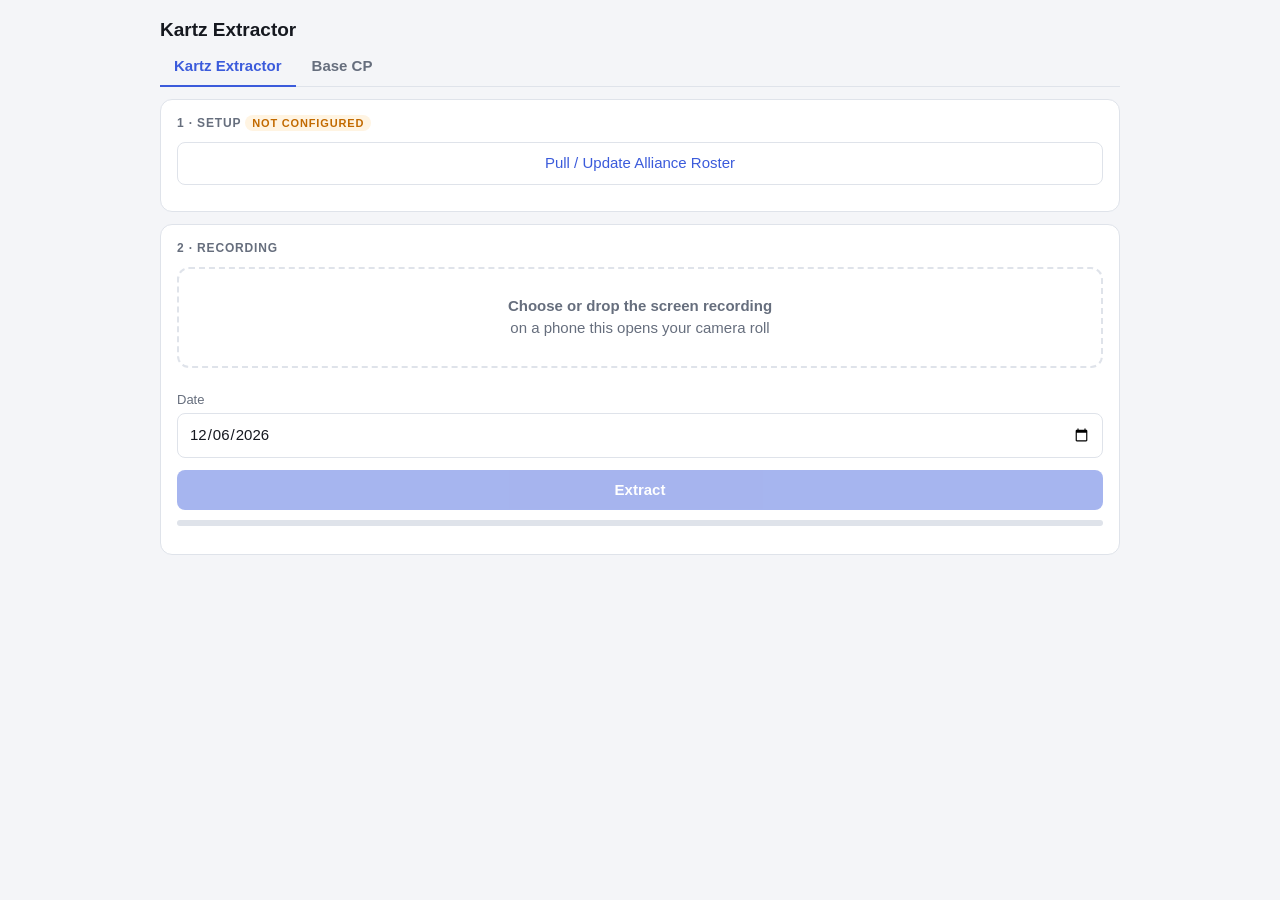
==== index.html @ 52eae145 "Add files via upload" ====
<!doctype html>
<html lang="en">
<head>
<meta charset="utf-8">
<meta name="viewport" content="width=device-width, initial-scale=1, viewport-fit=cover">
<title>Kartz Extractor</title>
<style>
:root{
  --bg:#f4f5f8; --panel:#fff; --ink:#15181f; --muted:#666e7d; --line:#dfe3ea;
  --accent:#3b5bdb; --ok:#2b8a3e; --warn:#c26a00; --bad:#c92a2a;
  --okbg:#e9f7ed; --warnbg:#fff4e2; --badbg:#fdecec;
}
@media (prefers-color-scheme:dark){:root{
  --bg:#12141a; --panel:#1a1d25; --ink:#e8eaef; --muted:#98a0b0; --line:#2b303c;
  --accent:#748ffc; --ok:#69db7c; --warn:#ffc078; --bad:#ff8787;
  --okbg:#17301e; --warnbg:#33270f; --badbg:#361a1a;
}}
*{box-sizing:border-box}
body{margin:0;background:var(--bg);color:var(--ink);
  font:15px/1.5 -apple-system,BlinkMacSystemFont,"Segoe UI",Roboto,sans-serif;
  padding:16px;padding-bottom:64px}
.wrap{max-width:960px;margin:0 auto}
h1{font-size:19px;margin:0 0 2px}
.sub{color:var(--muted);font-size:13px;margin:0 0 18px}
section{background:var(--panel);border:1px solid var(--line);border-radius:12px;
  padding:14px 16px;margin-bottom:12px}
h2{font-size:12px;text-transform:uppercase;letter-spacing:.07em;color:var(--muted);
  margin:0 0 10px;font-weight:600}
label{display:block;font-size:13px;color:var(--muted);margin:10px 0 4px}
input,select,textarea,button{font:inherit;color:var(--ink);background:var(--panel);
  border:1px solid var(--line);border-radius:8px;padding:9px 11px;width:100%}
textarea{font-family:ui-monospace,SFMono-Regular,Menlo,monospace;font-size:12px;resize:vertical}
button{background:var(--accent);color:#fff;border:0;font-weight:600;cursor:pointer}
button:disabled{opacity:.45;cursor:default}
button{transition:transform .06s ease, filter .12s ease, background .12s ease}
button:not(:disabled):active{transform:translateY(1px)}
button:not(.ghost):not(:disabled):active{filter:brightness(.88)}
button.ghost:not(:disabled):active{background:var(--line)}
/* what a finished action looks like, for the second or so it says so */
button.done, button.ghost.done{background:var(--ok);border-color:var(--ok);color:#fff;
  filter:none;transform:none}
button.ghost{background:transparent;color:var(--accent);border:1px solid var(--line);font-weight:500}
.row{display:flex;gap:10px;flex-wrap:wrap}
.row>*{flex:1;min-width:150px}
.drop{border:2px dashed var(--line);border-radius:12px;padding:26px 16px;text-align:center;
  color:var(--muted);cursor:pointer}
.drop.on{border-color:var(--accent);color:var(--accent)}
.bar{height:6px;background:var(--line);border-radius:3px;overflow:hidden;margin-top:10px}
.bar>i{display:block;height:100%;width:0;background:var(--accent);transition:width .15s}
.log{font-family:ui-monospace,Menlo,monospace;font-size:12px;color:var(--muted);
  white-space:pre-wrap;margin-top:8px}
.strip{display:flex;gap:5px;overflow-x:auto;margin-top:10px;padding-bottom:4px}
.strip img{height:88px;border-radius:5px;border:1px solid var(--line);flex:none}
.tablewrap{overflow-x:auto}
table{border-collapse:collapse;width:100%;font-size:13px;min-width:600px}
th{text-align:left;font-size:11px;text-transform:uppercase;letter-spacing:.05em;
  color:var(--muted);padding:6px 8px;border-bottom:1px solid var(--line);white-space:nowrap}
td{padding:5px 8px;border-bottom:1px solid var(--line);vertical-align:middle}
tr.ok td:nth-child(3){color:var(--ok)}
tr.new{background:var(--warnbg)}
.pill{font-size:11px;padding:2px 7px;border-radius:20px;font-weight:600;white-space:nowrap}
.p-ok{background:var(--okbg);color:var(--ok)}
.p-new{background:var(--warnbg);color:var(--warn)}
.p-bad{background:var(--badbg);color:var(--bad)}
.pickbox{padding:5px 8px;font-size:13px;min-width:170px}
.named{color:var(--ok)}
.asdrawn{color:var(--ink)}
.pencil{background:none;border:0;color:var(--muted);cursor:pointer;font-size:13px;
  padding:0 4px;width:auto;line-height:1;opacity:.5}
.pencil:hover{opacity:1;color:var(--accent)}
button.ghost.tickok{color:var(--ok)}
/* Selects inherit width:100% from the base control rule, which made these stretch across a
   column sized for the header rather than for "698S". Sized to their content instead, with a
   floor so the four codes line up, and a ceiling so the one row carrying "z1.Transferred"
   widens a little rather than setting the width for all of them. */
.allipick{width:auto;min-width:88px;max-width:150px;padding:7px 9px}
#tbl tr.drop,#cpTbl tr.drop{opacity:.4}
.menu{position:fixed;z-index:50;background:var(--panel);border:1px solid var(--line);
  border-radius:8px;box-shadow:0 8px 24px rgba(0,0,0,.16);max-height:210px;overflow-y:auto;
  min-width:200px;padding:4px 0}
.menu div{padding:6px 11px;font-size:13px;cursor:pointer;display:flex;
  justify-content:space-between;gap:12px;white-space:nowrap}
.menu div:hover,.menu div.on{background:var(--accent);color:#fff}
.menu div span{opacity:.55;font-size:11px}
.menu .none{color:var(--muted);cursor:default}
.menu .newopt{font-weight:600}
.menu hr{border:0;border-top:1px solid var(--line);margin:4px 0}
td select{padding:4px 6px;font-size:12px;min-width:150px}
.note{font-size:12px;color:var(--muted);margin-top:8px}
.warnbox{background:var(--warnbg);color:var(--warn);border-radius:8px;padding:9px 12px;
  font-size:13px;margin-top:10px}
.okbox{background:var(--okbg);color:var(--ok);border-radius:8px;padding:9px 12px;
  font-size:13px;margin-top:10px}
details summary{cursor:pointer;font-size:13px;color:var(--muted)}
.hide{display:none}
.tabs{display:flex;gap:2px;margin:0 0 12px;border-bottom:1px solid var(--line)}
.tabs .tab{width:auto;background:transparent;color:var(--muted);border-radius:8px 8px 0 0;
  padding:8px 14px;border-bottom:2px solid transparent;margin-bottom:-1px}
.tabs .tab.on{color:var(--accent);border-bottom-color:var(--accent)}
</style>
</head>
<body>
<div class="wrap">
<h1>Kartz Extractor</h1>

<nav class="tabs" role="tablist">
  <button class="tab on" data-tab="kartz" role="tab">Kartz Extractor</button>
  <button class="tab" data-tab="cp" role="tab">Base CP</button>
</nav>

<div id="tab-kartz">
<section>
  <h2>1 &middot; Setup <span id="setupState" class="pill p-new">not configured</span></h2>
  <!-- The roster tab is fixed in the code rather than typed in on every device: everyone pulls
       the same sheet, and a link box only invites a mistyped one. Hand-pasting went with it —
       it existed for when there was no sheet to pull from, and there always is one now. So the
       whole of setup is one list and one button. -->
  <div class="row">
    <button class="ghost" id="pull">Pull / Update Alliance Roster</button>
  </div>
  <p class="note" id="keyNote"></p>
</section>

<section>
  <h2>2 &middot; Recording</h2>
  <div class="drop" id="drop">
    <strong>Choose or drop the screen recording</strong><br>
    <span id="fileName">on a phone this opens your camera roll</span>
  </div>
  <input id="file" type="file" accept="video/*" class="hide">
  <div class="row" style="margin-top:12px">
    <div>
      <label for="datestr">Date</label>
      <input id="datestr" type="date">
    </div>
    <!-- Settled rather than offered. Both of these were controls, and neither was a real
         choice: the reference picture earns its place on every run, and the frame count has
         one sensible answer — as many as the request allowance permits. 96 sample points come
         to 288 images, which the batch sizing still fits into twelve requests, so turning it
         down saves nothing and costs coverage. -->
    <!-- 64. The binding allowance is tokens, not requests: an image costs a flat ~1100 whatever
         its size, so the frame count is the whole budget. 96 frames came to 317,000 against a
         limit of 250,000 a minute and was throttled; 72 came to 246,000, which fits only by
         dribbling the requests out a dozen seconds apart and made every run take a minute. 64
         is about 223,000 and goes in one burst, which is what makes the run quick again. -->
    <input id="sens" type="hidden" value="64">
    <input id="sheetimg" type="checkbox" checked class="hide">
  </div>
  <button id="go" style="margin-top:12px" disabled>Extract</button>
  <div class="bar"><i id="prog"></i></div>
  <div class="log" id="log"></div>
  <div class="strip" id="strip"></div>
</section>

<section id="out" class="hide">
  <h2>3 &middot; Results</h2>
  <div id="verdict"></div>
  <div class="tablewrap"><table id="tbl"></table></div>
  <div class="row" style="margin-top:12px">
    <button id="copy">Copy for sheet</button>
    <button class="ghost" id="csv">Download CSV</button>
    <button class="ghost" id="learn">Remember my fixes</button>
  </div>
</section>
</div>

<!-- Base CP: the alliance member list, read into In-game Name and Base CP. Logic in cp.js. -->
<div id="tab-cp" class="hide">
<section>
  <h2>1 &middot; Setup <span id="cpSetupState" class="pill p-new">not configured</span></h2>
  <div class="row">
    <button class="ghost" id="cpPull">Pull / Update Alliance Roster</button>
  </div>
</section>

<section>
  <h2>2 &middot; Member list recording</h2>
  <div class="drop" id="cpDrop">
    <strong>Choose or drop the screen recording</strong><br>
    <span id="cpFileName">the alliance member list, scrolled from top to bottom</span>
  </div>
  <input id="cpFile" type="file" accept="video/*" class="hide">
  <button id="cpGo" style="margin-top:12px" disabled>Extract</button>
  <div class="bar"><i id="cpProg"></i></div>
  <div class="log" id="cpLog"></div>
  <div class="strip" id="cpStrip"></div>
</section>

<section id="cpOut" class="hide">
  <h2>3 &middot; Results</h2>
  <div id="cpVerdict"></div>
  <div class="tablewrap"><table id="cpTbl"></table></div>
  <div class="row" style="margin-top:12px">
    <button id="cpCopy">Copy for sheet</button>
    <button class="ghost" id="cpCsv">Download CSV</button>
    <button class="ghost" id="cpLearn">Remember my fixes</button>
  </div>
</section>
</div>
</div>

<script>
const $ = id => document.getElementById(id);
// One configuration. The model call goes to /api on this deployment, where the Worker
// holds the Ollama Cloud key — nothing about the model or credentials is exposed here.
// Shown on the page. Several people run this from their own phones and a browser can sit on
// an open tab for days, so "it is still happening" and "it is fixed" are easy to say about
// different builds. Bump it with any change worth telling apart from the one before.
const BUILD = '2026-09-28-ollama';
const MODEL = 'gemma4:31b-cloud';
const FALLBACKS = [];        // one model, deliberately: a run either works or says why
// This copy may be served from GitHub Pages, so its requests are
// cross-origin and need the Worker's own address. On the workers.dev deployment of the same
// file the page and the API share an origin and the relative path is right.
const API_BASE = location.hostname.endsWith('.workers.dev')
  ? '/api'
  : 'https://data-collection.jk06nm04.workers.dev/api';
// The allowance is fifteen REQUESTS a minute and it does not care what they carry: sixteen
// images in one request costs the same one-fifteenth as four images would. So the number of
// images per request is derived from the work rather than fixed, sized so that the whole run
// fits inside a single minute's allowance however the frame slider is set. A fixed size could
// not do that — at eight per request the tripled image count came to twenty-four requests,
// which overran the limit and left the run stalled in ninety-second retries for four minutes.
//
// The floor stops a short run from sending near-empty requests; the ceiling stops one huge
// request from putting the whole run on a single throw, since a failure costs everything in it.
// Six rather than twelve. The roster prompt is resent with every request — 5,800 tokens of
// it, because names in exotic scripts tokenise at about 2.3 characters to the token — so
// halving the requests halves that duplication and returns some 35,000 tokens a run.
// Six. Four was tried, to save the roster prompt that rides along with every request, and it
// was a bad trade: 47 images to a request instead of 31 dropped the match rate from 91 of 129
// to 67, for about 14,000 tokens. The model attends to a long batch worse than a short one,
// and the tokens saved are not worth the reading lost.
//
// All of that was sizing for Gemini's allowance. On Ollama Cloud's free tier the binding limit is
// how many requests it will run at once: six requests of ~32 images left together, most sat in
// Ollama's queue ("stuck at batch 2 of 6") and the rest came back 429 and were waited out. So the
// batch is now a fixed twelve images — a short batch is also read more carefully, as the note
// above found — and at most PARALLEL of them are in flight at a time (see inTurn below).
const BATCH = 12, PARALLEL = 2;
const batchSize = () => BATCH;

/* ---------------- persistence ---------------- */
// The one tab everybody pulls from. It was a text box on every device, which is a per-person
// chance to paste the wrong link for something that has only ever had one right answer.
const ROSTER_SHEET =
  'https://docs.google.com/spreadsheets/d/1aXTc9v4jHtB5Ma598R3Qfij-vsMlDhXho9bP_m2M5kE/edit?gid=767166123';
// The four alliances the sheet is actually organised around. Anything else in its Alliance
// column — z3.?, z1.Transferred, a stray 698E — is a candidate for filtering out.
const MAIN_ALLIANCES = ['698W', '698S', '698N', '698C'];

const store = {
  get: k => { try { return JSON.parse(localStorage.getItem('kartz.' + k)); } catch { return null; } },
  set: (k, v) => localStorage.setItem('kartz.' + k, JSON.stringify(v)),
};

function loadSetup() {
  rosterCache        = store.get('roster')   || null;
  // A roster cached by an earlier version was stored already split. Put it back together, so
  // the filter can be changed without pulling again.
  if (rosterCache && !rosterCache.all)
    rosterCache = { all: [...(rosterCache.active || []), ...(rosterCache.skipped || [])] };
  $('datestr').value = store.get('datestr')  || new Date().toLocaleDateString('en-CA');
  refreshRosterList(); refreshState();
}
function refreshState() {
  const names = currentRoster().length;
  // one badge per tab, both saying the same thing about the one roster
  for (const el of [$('setupState'), $('cpSetupState')].filter(Boolean)) {
    el.className = 'pill ' + (names ? 'p-ok' : 'p-new');
    el.textContent = names ? `${names} roster names` : 'not configured';
  }
  $('go').disabled = !(names && videoFile);
  // cp.js loads after this script, so its file may not exist yet on the first call
  if ($('cpGo')) $('cpGo').disabled = !(names && typeof cpFile !== 'undefined' && cpFile);
}

// Both tabs have a Pull button, for the one roster; each reports in its own tab's log.
$('pull').onclick = () => pullNow($('pull'), 'log');
async function pullNow(btn, logTo) {
  const logWas = logEl; logEl = logTo;
  btn.disabled = true;
  const was = btn.textContent; btn.textContent = 'Pulling…';
  let ok = false;
  try {
    rosterCache = await pullRoster(ROSTER_SHEET);
    store.set('roster', rosterCache);            // cached so a later run works offline
    log(`roster: ${rosterCache.all.length} names`);
    ok = true;
  } catch (e) { log('✗ ' + e.message); }
  btn.textContent = was; btn.disabled = false;
  logEl = logWas;
  if (ok) {
    store.set('datestr', $('datestr').value);   // the only other thing setup ever saved
    flash(btn, `${rosterCache.all.length} rows ✓`);
  }
  refreshState();
}

/* ---------------- roster ---------------- */
// Google serves any link-readable sheet as CSV from /export, with permissive CORS, so the
// page can read the live roster itself. Pasting was per-person busywork that also went
// stale the moment someone was added; this cannot drift.
function sheetCsvUrl(link) {
  const id = (link.match(/\/spreadsheets\/d\/([a-zA-Z0-9-_]+)/) || [])[1];
  if (!id) throw new Error('That does not look like a Google Sheets link.');
  const gid = (link.match(/[#&?]gid=(\d+)/) || [])[1] || '0';
  return `https://docs.google.com/spreadsheets/d/${id}/export?format=csv&gid=${gid}`;
}
// Minimal RFC4180 reader — roster names legitimately contain commas and newlines.
function parseCsv(text) {
  const rows = [[]]; let cell = '', q = false;
  for (let i = 0; i < text.length; i++) {
    const c = text[i];
    if (q) {
      if (c === '"' && text[i+1] === '"') { cell += '"'; i++; }
      else if (c === '"') q = false;
      else cell += c;
    } else if (c === '"') q = true;
    else if (c === ',') { rows[rows.length-1].push(cell); cell = ''; }
    else if (c === '\n') { rows[rows.length-1].push(cell); cell = ''; rows.push([]); }
    else if (c !== '\r') cell += c;
  }
  rows[rows.length-1].push(cell);
  return rows.filter(r => r.some(x => x.trim()));
}
async function pullRoster(link) {
  const r = await fetch(sheetCsvUrl(link));
  if (!r.ok) throw new Error(r.status === 401 || r.status === 403
    ? 'The sheet is not readable by link. In Google Sheets: Share → General access → Anyone with the link → Viewer.'
    : 'Could not read the sheet (' + r.status + ').');
  const text = await r.text();
  if (/^\s*<(!doctype|html)/i.test(text)) throw new Error('Google returned a sign-in page — the sheet is not link-readable.');
  const rows = parseCsv(text);
  const all = rows.map(c => ({ search: (c[0]||'').trim(), ingame: (c[1]||c[0]||'').trim(),
                               alliance: (c[2]||'').trim() }))
                  .filter(r => r.search && !/^search\s*name/i.test(r.search));
  if (!all.length) throw new Error('No roster rows found in that tab.');
  // Every row is kept, and the filter is applied when the roster is read rather than baked in
  // here. Splitting at pull time meant changing the filter did nothing until you pulled again,
  // and the count on the badge stayed where it was.
  return { all };
}
// Nothing is filtered out any more. Every player in the sheet is a candidate, including the
// ones parked in z3.? or z1.Transferred: they are on the roster, and a row in the recording
// that matches one of them is better recognised than left as a stranger. The alliance column
// is still read, because the results table shows it.
const skippedRoster = () => [];

/* ---------------- matching ---------------- */
let rosterCache = null;            // { all }
// Narrowing to the alliance being recorded cuts the candidate list from a few hundred to
// well under two, which both shortens the prompt and removes the chance of a name being
// matched to a player from an alliance that was never in this event.
// One roster, never narrowed. Filtering by alliance was tried and removed: a Kartz list
// mixes alliances, and restricting one 148-player recording to 698W dropped 27 players who
// were plainly correct, taking the match rate from 95% to 76%.
function currentRoster() {
  const all = rosterCache && rosterCache.all;
  // Nothing to fall back on now the hand-pasted box has gone: until the sheet is pulled there
  // is simply nothing to match against, and the badge says as much.
  return (all && all.length) ? all : [];
}
const fullRoster = currentRoster;
// Generated from Unicode's own character names: every codepoint whose name says which
// Latin letter or digit it is, and that NFKD does not already resolve. That covers the
// enclosed, squared, struck-through and small-capital forms players decorate names with —
// "\u{1F157}\u{1F150}\u{1F15D}\u{1F162}" is four NEGATIVE CIRCLED LATIN CAPITAL LETTERs spelling HANS, and
// Unicode says so. Two parallel strings rather than an object literal, to keep it compact.
const LATIN_K = '\u00D8\u00F8\u0110\u0111\u0126\u0127\u0141\u0142\u0166\u0167\u0180\u0181\u0182\u0183\u0187\u0188\u018A\u018B\u018C\u0191\u0192\u0193\u0197\u0198\u0199\u019A\u019D\u019E\u019F\u01A4\u01A5\u01AB\u01AC\u01AD\u01AE\u01B2\u01B3\u01B4\u01B5\u01B6\u01E4\u01E5\u01FE\u01FF\u0220\u0221\u0224\u0225\u0234\u0235\u0236\u023A\u023B\u023C\u023D\u023E\u023F\u0240\u0243\u0244\u0246\u0247\u0248\u0249\u024B\u024C\u024D\u024E\u024F\u0253\u0255\u0256\u0257\u0260\u0266\u0268\u026B\u026C\u026D\u0271\u0272\u0273\u027C\u027D\u027E\u0282\u0288\u0289\u028B\u0290\u0291\u029D\u02A0\u0363\u0364\u0365\u0366\u0367\u0368\u0369\u036A\u036B\u036C\u036D\u036E\u036F\u1ABF\u1D6C\u1D6D\u1D6E\u1D6F\u1D70\u1D71\u1D72\u1D73\u1D74\u1D75\u1D76\u1D7B\u1D7D\u1D7E\u1D80\u1D81\u1D82\u1D83\u1D84\u1D85\u1D86\u1D87\u1D88\u1D89\u1D8A\u1D8C\u1D8D\u1D8E\u1D8F\u1D91\u1D92\u1D96\u1D99\u1DCA\u1DD7\u1DDA\u1DDC\u1DDD\u1DE0\u1DE3\u1DE4\u1DE6\u1DE8\u1DEB\u1DEC\u1DED\u1DEE\u1DF0\u1DF1\u1DF2\u1DF3\u1DF4\u1EFE\u1EFF\u24F5\u24F6\u24F7\u24F8\u24F9\u24FA\u24FB\u24FC\u24FD\u24FF\u2776\u2777\u2778\u2779\u277A\u277B\u277C\u277D\u277E\u2780\u2781\u2782\u2783\u2784\u2785\u2786\u2787\u2788\u278A\u278B\u278C\u278D\u278E\u278F\u2790\u2791\u2792\u2C60\u2C61\u2C62\u2C63\u2C64\u2C65\u2C66\u2C67\u2C68\u2C69\u2C6A\u2C6B\u2C6C\u2C6E\u2C71\u2C72\u2C73\u2C74\u2C78\u2C7A\u2C7E\u2C7F\uA740\uA741\uA742\uA743\uA744\uA745\uA748\uA749\uA74A\uA74B\uA74C\uA74D\uA750\uA751\uA752\uA753\uA754\uA755\uA756\uA757\uA758\uA759\uA75A\uA75B\uA75E\uA75F\uA78E\uA790\uA791\uA792\uA793\uA794\uA795\uA796\uA797\uA798\uA799\uA7A0\uA7A1\uA7A2\uA7A3\uA7A4\uA7A5\uA7A6\uA7A7\uA7A8\uA7A9\uA7AA\uA7AD\uA7B2\uA7B8\uA7B9\uA7C4\uA7C5\uA7C6\uA7C7\uA7C8\uA7C9\uA7CA\uAB31\uAB34\uAB37\uAB38\uAB39\uAB3A\uAB3B\uAB47\uAB49\uAB4E\uAB4F\uAB52\uAB56\uAB57\uAB58\uAB59\uAB5A\u{1DF09}\u{1DF11}\u{1DF13}\u{1DF16}\u{1DF1A}\u{1DF1B}\u{1DF1D}\u{1DF1E}\u{1DF25}\u{1DF26}\u{1DF27}\u{1DF28}\u{1DF29}\u{1DF2A}\u{1F10B}\u{1F10C}\u{1F150}\u{1F151}\u{1F152}\u{1F153}\u{1F154}\u{1F155}\u{1F156}\u{1F157}\u{1F158}\u{1F159}\u{1F15A}\u{1F15B}\u{1F15C}\u{1F15D}\u{1F15E}\u{1F15F}\u{1F160}\u{1F161}\u{1F162}\u{1F163}\u{1F164}\u{1F165}\u{1F166}\u{1F167}\u{1F168}\u{1F169}\u{1F170}\u{1F171}\u{1F172}\u{1F173}\u{1F174}\u{1F175}\u{1F176}\u{1F177}\u{1F178}\u{1F179}\u{1F17A}\u{1F17B}\u{1F17C}\u{1F17D}\u{1F17E}\u{1F17F}\u{1F180}\u{1F181}\u{1F182}\u{1F183}\u{1F184}\u{1F185}\u{1F186}\u{1F187}\u{1F188}\u{1F189}\u{1F18A}\u{1F1A5}';
const LATIN_V = '[base64]';
const LATIN_MAP = (() => {
  const m = {};
  const ks = [...LATIN_K], vs = [...LATIN_V];
  for (let i = 0; i < ks.length; i++) m[ks[i]] = vs[i];
  return m;
})();

// stylised-unicode tags collapse onto plain ascii; the model also gives us a plain
// reading of its own, so this only has to catch what slips through.
const FOLD = { 'Ꭱ':'R','Ꭲ':'T','Ꮮ':'L','Ꮯ':'C','Ꮋ':'H','Ꭺ':'A','Ꭼ':'E','Ꮲ':'P','Ꮪ':'S','Ꮶ':'K',
  'Ꮇ':'M','Ꮃ':'W','Ꭰ':'D','Ꮖ':'I','Ꮷ':'J','Ø':'O','Ð':'D','Þ':'P','Ł':'L','ß':'B','€':'E',
  'Δ':'A','Ć':'C','Ħ':'H','Ƥ':'P','Ñ':'N','Ɐ':'A',
  'Ŋ':'N','ŋ':'n','Ų':'U','ų':'u','Ɓ':'B','ɓ':'b','Į':'I','į':'i','Ə':'E','Ɔ':'O',
  'Ʌ':'A','Ƨ':'S','Ƽ':'S','Ʈ':'T','Ɗ':'D','Ɖ':'D','Ƙ':'K','Ɲ':'N','Ɍ':'R','Ɏ':'Y' };
function fold(s) {
  if (!s) return '';
  // [...s] iterates codepoints; split('') would cut every astral character in half and the
  // maps would never see it — which is exactly why the squared-letter names folded to
  // nothing despite being in the table.
  s = [...s.normalize('NFKD')].map(c => FOLD[c] || LATIN_MAP[c] || c).join('');
  return s.normalize('NFKD').replace(/[̀-ͯ]/g, '').toLowerCase().replace(/[^a-z0-9]/g, '');
}
// Twenty-four roster names survive fold() as an empty string: pure emoji, Cherokee,
// small-caps IPA, enclosed letters, Cyrillic and CJK lookalikes. Unicode normalisation
// does not touch any of those ranges — NFKD and NFKC both rescue exactly none of them — so
// there is no clever folding to be had. What there is: the characters themselves are a
// perfectly good key, as long as the decorations that vary between renderings are dropped.
// Zero-width joiners, variation selectors and skin tones all change the bytes without
// changing what a person sees.
// fold() is aggressive, and on a heavily stylised name it can leave a single stray letter
// behind — "ΛƧƬΛ♣️" comes out as "s", because Ƨ maps to S while Λ and Ƭ do not. One letter
// then exact-matches any other player who also collapses to one letter, which is how Asta
// was resolving to angkasa. Treat a fold that kept almost nothing as no fold at all, and let
// the characters themselves do the matching instead.
// The key a remembered correction is filed under. Emoji names fold to nothing, so keying on
// the fold alone filed every one of them under the empty string — each overwriting the last,
// and none ever found again, because the lookup skips empty keys. A name made purely of
// symbols therefore could not be taught at all, which is exactly the kind that most needs
// teaching: 🐻‍❄️ is a white bear face twenty pixels across and the model calls it 🐼 about
// half the time. Folded names keep their old key, so corrections saved before this still work.
function aliasKey(s) {
  const f = fold(s);
  if (f) return f;
  const k = symKey(s);
  return k ? '\u0002' + k : '';
}
function usableFold(raw) {
  const f = fold(raw);
  if (!f) return '';
  const visible = [...String(raw || '')].filter(c => c.codePointAt(0) > 0x20).length;
  return (f.length >= 3 || f.length >= visible) ? f : '';
}

function symKey(s) {
  const out = [];
  for (const ch of String(s || '')) {
    const cp = ch.codePointAt(0);
    if (cp === 0x200D || cp === 0xFE0E || cp === 0xFE0F) continue;   // ZWJ, variation
    if (cp >= 0x1F3FB && cp <= 0x1F3FF) continue;                    // skin tone
    if (cp <= 0x20) continue;                                        // spaces, control
    out.push(cp.toString(16));
  }
  return out.join('.');
}

function sim(a, b) {                       // levenshtein similarity
  if (a === b) return 1;
  if (!a.length || !b.length) return 0;
  let prev = Array.from({ length: b.length + 1 }, (_, i) => i);
  for (let i = 1; i <= a.length; i++) {
    const cur = [i];
    for (let j = 1; j <= b.length; j++)
      cur[j] = Math.min(prev[j] + 1, cur[j-1] + 1, prev[j-1] + (a[i-1] === b[j-1] ? 0 : 1));
    prev = cur;
  }
  return 1 - prev[b.length] / Math.max(a.length, b.length);
}
function buildIndex(roster) {
  const ix = [];
  for (const r of roster) {
    for (const v of new Set([usableFold(r.search), usableFold(r.ingame)]))
      if (v) ix.push({ k: v, r });
    // Every form is also indexed by its literal characters. Not only the ones that fold
    // away: improving the fold turns some of those into ordinary words, and without this
    // they would quietly stop matching by the route that used to work for them.
    for (const form of [r.search, r.ingame]) {
      if (!form) continue;
      const k = symKey(form);
      if (k) ix.push({ k: '\u0002' + k, r, sym: true, cps: symCodes(form) });
    }
  }
  return ix;
}
// Asking the model to pick from a list makes it want to pick *something*. HÊNK is not on
// the roster, but TEKN is, and the model would sometimes answer TEKN — which we then trusted
// outright because the name exists. Hence the same recording giving different answers on
// different runs.
//
// So a claim is checked before it is believed. Only when it can be: a name that survives
// folding is comparable to the roster entry and must actually resemble it, while a name made
// of emoji or heavy styling folds to nothing, cannot be judged that way, and is exactly the
// case where the model's reading is the only signal there is.
// Where to set this is settled by what the readings actually score. In a full run every
// correct claim matched an exact form and scored 1.00, while the wrong ones — "M[i]bi" filed
// as MB, "HÊNK" as LeeK — sat at exactly 0.50, and "MiniMe" as Mexi ALT at 0.75. A reading
// only half-resembling the name it is said to be is not evidence.
//
// The cost of the higher bar is that a correct claim behind a poor reading gets rejected too.
// That is the right way round: a rejected row goes to the second look, which offers it a
// shortlist and a forced choice, and failing that lands in front of you. A confident wrong
// match just quietly enters the sheet.
// How far a reading must resemble the roster entry the model claims depends on how far the
// reading itself can be trusted, and that is not constant across names.
//
// A name drawn in ordinary Latin letters is transcribed accurately, so a claim that disagrees
// with the reading is the model reaching for a roster entry that is not there: HÊNK, absent
// from the roster, filed as LeeK at 0.50. The strict bar exists for exactly that.
//
// A name drawn in stylised Unicode is the opposite case — the transcription is the unreliable
// half and the recognition is the half we asked for. ŊŲƁĮ came back as ŊŲƁĮ, Ḏṳḇị, DUBI,
// 𝓡𝓑𝓙 and ṆḶḄḶ across five runs of one recording; at the strict bar only the first two are
// believed and the same player lands in the review list on the other three runs.
//
// So the concession is made, and confined: it applies only when the drawn name and the roster
// entry are BOTH stylised, which is the situation it was reasoned about. HÊNK scores 0.25 on
// that measure and MiniMe 0.00, so neither is offered the lower bar; ṆḶḄḶ scores 1.00.
const CLAIM_MIN = 0.8, CLAIM_MIN_STYLISED = 0.45;
function claimPlausible(seen, entry) {
  const key = usableFold(seen);
  const forms = [entry.search, entry.ingame].filter(Boolean);
  if (!key) {
    // The row's name is symbols only. That cannot be compared letter by letter, but it is
    // not a free pass either. A bare 🐼 was being accepted as "Vyking" — whose names are
    // "Vyking" and "Vyking🐳", both ordinary words — purely because the panda side was
    // unjudgeable. Requiring merely that the claimed player also has a symbolic form is not
    // enough: that would let any emoji stand for any of them, so 🐼 could pass as ☁️.
    // The characters themselves have to overlap.
    const seenSym = symKey(seen), seenCps = symCodes(seen);
    return forms.some(f => {
      if (usableFold(f)) return false;                 // that form is a word, not symbols
      const s = symKey(f);
      if (s === seenSym || s.includes(seenSym) || seenSym.includes(s)) return true;
      // Not identical, but these may be letters rather than emoji, and letters drift.
      const fc = symCodes(f);
      if (seenCps.length < SYM_NEAR_MIN || fc.length < SYM_NEAR_MIN) return false;
      const cap = symCap(Math.max(seenCps.length, fc.length));
      if (seqEdits(seenCps, fc, cap) <= cap) return true;
      // Nothing in common at all. It is tempting to accept that on the model's word — the
      // roster spells batman in Tai Viet, one run read it as Thai and the next as IPA, and no
      // codepoint comparison will ever bridge those. But length agreement is not evidence:
      // matching six unreadable glyphs against six other unreadable glyphs put rank 74 down as
      // hyena on nothing but the count, and a wrong name entered quietly is the failure this
      // whole exercise exists to prevent. A unanimous claim is handled further up, where it can
      // be judged against every reading of the row rather than one at a time.
      return false;
    });
  }
  const bothStylised = exoticness(seen) >= EXOTIC
                       && forms.some(f => exoticness(f) >= EXOTIC);
  const bar = bothStylised ? CLAIM_MIN_STYLISED : CLAIM_MIN;
  for (const form of forms) {
    const f = usableFold(form);
    if (!f) continue;            // this form is symbols; judge against the other one
    if (f === key || sim(key, f) >= bar) return true;
  }
  return false;
}

// True when two keys are at most one edit apart. Cheaper than computing the distance:
// past the first mismatch the remainders either line up or they do not.
// Works on sequences rather than strings, so a name made of emoji can be compared codepoint
// by codepoint. 🐼❄️ and 🐻❄️ differ in exactly one element that way, where their UTF-16 units
// would not line up at all.
function lev1(a, b) {
  if (a.length === b.length) {
    let diff = 0;
    for (let i = 0; i < a.length; i++) if (a[i] !== b[i] && ++diff > 1) return false;
    return true;                                          // nothing, or one substitution
  }
  const [s, t] = a.length < b.length ? [a, b] : [b, a];
  if (t.length - s.length > 1) return false;
  let i = 0;
  while (i < s.length && s[i] === t[i]) i++;
  for (let k = i; k < s.length; k++) if (s[k] !== t[k + 1]) return false;
  return true;                                            // one insertion
}
// The codepoints of a name with the joiners and modifiers taken out — the same reduction
// symKey performs, kept as numbers so one emoji counts as one element.
function symCodes(s) {
  const out = [];
  for (const ch of String(s || '')) {
    const cp = ch.codePointAt(0);
    if (cp === 0x200D || cp === 0xFE0E || cp === 0xFE0F) continue;   // ZWJ, variation
    if (cp >= 0x1F3FB && cp <= 0x1F3FF) continue;                    // skin tone
    if (cp <= 0x20) continue;                                        // spaces, control
    out.push(cp);
  }
  return out;
}
// A symbol name one codepoint away from exactly one roster player. Two elements minimum,
// which matters: a bare 🐼 is one codepoint from every single-emoji player on the roster and
// would match whichever happened to be alone in that neighbourhood, so it stays unmatched and
// goes to you. 🐼❄️ against 🐻❄️ is a different proposition — the snowflake agrees and only the
// animal is in dispute, which is exactly how the model misread it.
// How many single-codepoint edits separate two sequences, abandoning the count once it is
// past `cap` — the answer is only ever compared against a threshold.
function seqEdits(a, b, cap) {
  if (Math.abs(a.length - b.length) > cap) return cap + 1;
  let prev = [...Array(b.length + 1).keys()];
  for (let i = 1; i <= a.length; i++) {
    const cur = [i];
    let best = i;
    for (let j = 1; j <= b.length; j++) {
      cur[j] = Math.min(prev[j] + 1, cur[j-1] + 1, prev[j-1] + (a[i-1] === b[j-1] ? 0 : 1));
      if (cur[j] < best) best = cur[j];
    }
    if (best > cap) return cap + 1;
    prev = cur;
  }
  return prev[b.length];
}
// A name written in letters the fold has never heard of — Tai Viet, Limbu, Osage — is read
// glyph by glyph out of a row twenty pixels tall, in a script the model has no words for, so
// some of the glyphs drift. "᥇ꪖꪻꪑꪖꪀ" is batman spelled in Tai Viet, and one or two codepoints
// off is a good reading of it, not a different player.
//
// Four codepoints is where the tolerance starts, and below it nothing is tolerated at all.
// That is the difference between a word and an emoji: in a six-glyph word two wrong glyphs
// still leave four agreeing, whereas one codepoint IS the whole of 🐼, and one substitution
// turns it into 🦊.
// Is this a word, or a picture? Emoji are Extended_Pictographic; letters, digits and marks
// from any script on earth are not. The distinction matters because one codepoint is the whole
// of 🐼, while a word survives having several of its letters misread.
const letterish = s => !/\p{Extended_Pictographic}/u.test(s || '') && /[\p{L}\p{N}]/u.test(s || '');
const SYM_NEAR_MIN = 4;
const symCap = n => Math.max(1, Math.floor(n / 3));
const SYM_MIN_LEN = 2;
function nearSymMatch(raw, ix) {
  const cps = symCodes(raw);
  if (cps.length < SYM_MIN_LEN || usableFold(raw)) return null;
  let hit = null;
  for (const e of ix) {
    if (!e.sym || !e.cps || e.cps.length < SYM_MIN_LEN) continue;
    const long = cps.length >= SYM_NEAR_MIN && e.cps.length >= SYM_NEAR_MIN;
    const cap = long ? symCap(Math.max(cps.length, e.cps.length)) : 1;
    if (seqEdits(cps, e.cps, cap) > cap) continue;
    if (hit && hit !== e.r) return null;                  // more than one player this close
    hit = e.r;
  }
  return hit;
}
// The last resort, and the one that took the longest to get right.
//
// It used to be similarity above a threshold, which cannot work here. "MiniMe" — a genuinely
// new player — scored 0.75 against Mexi ALT. "DUBI", the reading of ŊŲƁĮ, scored Nubi at
// exactly 0.75 as well. One must be rejected and the other accepted, and no threshold placed
// anywhere separates two numbers that are equal.
//
// Edit distance does separate them: dubi→nubi is a single substitution, minime→mexialt is
// five. That also matches how these readings actually fail. The model gets nearly every
// glyph and argues about one: ŊŲƁĮ came back as DUBI, ḐUBĮ, ɳUBI and กUBI on different runs,
// with UBI intact every time.
//
// Two guards keep it honest. Four characters minimum, so short names are not one edit from
// half the roster; and a sole hit, so a crowded neighbourhood goes to you rather than being
// guessed at. Measured against this roster it recovers ŊŲƁĮ and leaves all eight of the
// known new players alone.
const NEAR_MIN_LEN = 4;
function nearMatch(cand, ix, raw) {
  if (!cand || cand.length < NEAR_MIN_LEN) return null;
  // Only for names the model cannot be trusted to have transcribed. A name in ordinary
  // letters is read accurately, so a reading one edit off a roster entry is not a misreading
  // of that player — it is a different player, usually one who has just joined. Allowing it
  // regardless cost two wrong rows on a second recording: Weezy filed as Peezy and DARTH as
  // Dart, both of them plain ASCII, read cleanly, and neither on the roster at all.
  //
  // Nothing is given up by the restriction. Weezy against Peezy and ḐŲḂĮ against Nubi are the
  // same shape — one substitution — so no structural rule separates them; only the question of
  // whether the reading could be wrong in the first place does. And the stylised names this
  // was built for now arrive either exactly right or close enough for the claim to carry them.
  if (exoticness(raw === undefined ? cand : raw) < EXOTIC) return null;
  let hit = null;
  for (const e of ix) {
    if (e.sym || e.k.length < NEAR_MIN_LEN) continue;   // symbol keys are exact-match only
    if (!lev1(cand, e.k)) continue;
    if (hit && hit !== e.r) return null;                // more than one player this close
    hit = e.r;
  }
  return hit;
}
function resolve(name, plain, ix, aliases) {
  // Aliases stay keyed on the raw fold — that is how they were written — but the exact
  // match against the roster must use usableFold, or a name stylised down to one stray
  // letter exact-matches whichever player is actually called that. "ʟᴇxɪᴄᴏɴ" reduces to
  // "x" and was resolving to the player X before the symbol path ever got a look in.
  for (const cand of [aliasKey(name), aliasKey(plain)]) {
    if (!cand) continue;
    if (aliases[cand]) {
      const al = aliases[cand];
      const nm = typeof al === 'string' ? al : al.name;          // older entries were plain strings
      const alliance = typeof al === 'string' ? '' : (al.alliance || '');
      const hit = ix.find(e => e.k === fold(nm));
      return hit ? { r: hit.r, score: 1 }
                 : { r: { search: nm, ingame: nm, alliance }, score: 1 };
    }
  }
  for (const cand of [usableFold(name), usableFold(plain)]) {
    if (!cand) continue;
    const exact = ix.find(e => e.k === cand);
    if (exact) return { r: exact.r, score: 1 };
  }
  // exact character match — an identical string is an identical string, however it folds
  for (const raw of [name, plain]) {
    if (!raw) continue;
    const k = '\u0002' + symKey(raw);
    const hit = ix.find(e => e.k === k);
    if (hit) return { r: hit.r, score: 1 };
  }
  for (const raw of [name, plain]) {
    const hit = nearMatch(usableFold(raw), ix, raw);
    if (hit) return { r: hit, score: 1, near1: true };
  }
  for (const raw of [name, plain]) {
    const hit = nearSymMatch(raw, ix);
    if (hit) return { r: hit, score: 1, near1: true };
  }
  // Nothing matched. Find the closest name anyway, but only to show as a suggestion: it
  // decides nothing now, so a poor guess costs a hint rather than a wrong row in the sheet.
  let best = null, score = 0;
  for (const cand of [usableFold(name), usableFold(plain)]) {
    if (!cand) continue;
    for (const e of ix) {
      if (e.sym) continue;                 // symbol keys are exact-match only
      const s = sim(cand, e.k); if (s > score) { score = s; best = e.r; }
    }
  }
  return { r: null, score, near: best };
}

/* ---------------- frame extraction ---------------- */
let videoFile = null;
// Where progress is reported. The Base CP tab points these at its own log and bar for the
// length of its run, so the shared sampler and model calls report on whichever tab started them.
let logEl = 'log', progEl = 'prog';
const log = m => { $(logEl).textContent = m; };
if ($('build')) $('build').textContent =
  ` · build ${BUILD}`;
// Say it on the button. Each of these actions reports what it did in the log at the top of
// the page, which is nowhere near a button at the foot of it: pressing Copy for sheet worked
// perfectly and looked exactly like nothing happening. The label answers for a moment and
// then goes back to what it was.
function flash(btn, text, ms = 1600) {
  if (!btn || btn.dataset.flashing) return;
  const label = btn.textContent;
  btn.dataset.flashing = '1';
  btn.textContent = text;
  btn.classList.add('done');
  setTimeout(() => {
    btn.textContent = label;
    btn.classList.remove('done');
    delete btn.dataset.flashing;
  }, ms);
}
const setProg = p => { $(progEl).style.width = (p * 100) + '%'; };

$('drop').onclick = () => $('file').click();
$('file').onchange = e => pickFile(e.target.files[0]);
['dragover','dragenter'].forEach(ev => $('drop').addEventListener(ev, e => {
  e.preventDefault(); $('drop').classList.add('on'); }));
['dragleave','drop'].forEach(ev => $('drop').addEventListener(ev, e => {
  e.preventDefault(); $('drop').classList.remove('on'); }));
$('drop').addEventListener('drop', e => pickFile(e.dataTransfer.files[0]));
function pickFile(f) {
  if (!f) return;
  videoFile = f;
  $('fileName').textContent = f.name + '  ·  ' + (f.size / 1e6).toFixed(0) + ' MB';
  refreshState();
}

const once = (el, ev) => new Promise(res => el.addEventListener(ev, res, { once: true }));

// A leaderboard of near-identical cards defeats any whole-frame difference metric —
// scrolled or not, the picture looks about the same. So instead measure how far the
// list has actually travelled: reduce each frame to a vertical brightness profile of
// the text column, then slide consecutive profiles against each other to recover the
// scroll offset in pixels. Keep a frame each time the list has moved far enough that
// the next screenful still overlaps the last kept one by roughly a third.
const TOP_MASK = 0.10, BOT_MASK = 0.84;   // ignore the fixed title bar and the pinned own-rank card

// Where the list actually is, found rather than assumed. The first attempt used fixed
// fractions of the frame, which held only for the phone they were measured on: a recording
// from a taller device showed the Ranking dialog as a window inset in the game screen, and
// the same fractions then kept the surrounding chrome and the pinned own-rank row.
//
// The reliable signal is motion. Over a scrolling recording the list is the only thing that
// changes; the title bar, the surrounding game UI and the pinned "your rank" card all sit
// still. So accumulate per-cell change across the sampling pass and take the bounding box
// of whatever moved. That adapts to any phone and any layout, and it excludes the pinned
// card for free — precisely because it does not move.
const GW = 64, GH = 128;              // resolution of the motion map
function motionMap(cx, W, H) {
  const tmp = motionMap.cv || (motionMap.cv =
    Object.assign(document.createElement('canvas'), { width: GW, height: GH }));
  const tc = motionMap.cx || (motionMap.cx = tmp.getContext('2d', { willReadFrequently: true }));
  tc.drawImage(cx.canvas, 0, 0, W, H, 0, 0, GW, GH);
  const d = tc.getImageData(0, 0, GW, GH).data;
  const g = new Float32Array(GW * GH);
  for (let i = 0; i < g.length; i++)
    g[i] = (d[i*4] * .299 + d[i*4+1] * .587 + d[i*4+2] * .114) / 255;
  return g;
}
// Bounding box of the cells that moved, as fractions of the frame. Null when the result is
// implausible, in which case the caller sends the frame uncropped rather than guessing.
function movingRegion(accum) {
  let max = 0;
  for (const v of accum) if (v > max) max = v;
  if (max <= 1e-6) return null;
  const thresh = max * 0.18;
  let x0 = GW, x1 = -1, y0 = GH, y1 = -1, hits = 0;
  for (let y = 0; y < GH; y++) for (let x = 0; x < GW; x++) {
    if (accum[y*GW + x] < thresh) continue;
    hits++;
    if (x < x0) x0 = x; if (x > x1) x1 = x;
    if (y < y0) y0 = y; if (y > y1) y1 = y;
  }
  if (hits < GW * GH * 0.02 || x1 < 0) return null;
  const pad = 0.006;
  const box = { x0: Math.max(0, x0/GW - pad), x1: Math.min(1, (x1+1)/GW + pad),
                y0: Math.max(0, y0/GH - pad), y1: Math.min(1, (y1+1)/GH + pad) };
  if ((box.x1 - box.x0) < 0.25 || (box.y1 - box.y0) < 0.25) return null;
  return box;
}
function cropFrame(src, W, H, box) {
  if (!box) return src;
  const sx = Math.round(W * box.x0), sy = Math.round(H * box.y0);
  const sw = Math.round(W * (box.x1 - box.x0)), sh = Math.round(H * (box.y1 - box.y0));
  const out = cropFrame.cv || (cropFrame.cv = document.createElement('canvas'));
  out.width = sw; out.height = sh;
  out.getContext('2d').drawImage(src, sx, sy, sw, sh, 0, 0, sw, sh);
  return out;
}

// How much the list moved between two frames. Deliberately only a *rate* of change,
// never a displacement: the leaderboard is a run of near-identical cards, so matching
// one frame against another is genuinely ambiguous — several offsets, one card pitch
// apart, fit equally well. Measuring "is it moving" instead of "how far" sidesteps that
// entirely, and integrating it over the recording is all the pacing we actually need.
const MW = 96, MH = 96;
function motionGrid(cx, W, H) {
  const yA = Math.round(H * TOP_MASK), yB = Math.round(H * BOT_MASK);
  const tmp = motionGrid.cv || (motionGrid.cv =
    Object.assign(document.createElement('canvas'), { width: MW, height: MH }));
  const tc = motionGrid.cx || (motionGrid.cx = tmp.getContext('2d', { willReadFrequently: true }));
  tc.drawImage(cx.canvas, 0, yA, W, yB - yA, 0, 0, MW, MH);
  const d = tc.getImageData(0, 0, MW, MH).data;
  const g = new Float32Array(MW * MH);
  for (let i = 0; i < g.length; i++)
    g[i] = (d[i*4] * .299 + d[i*4+1] * .587 + d[i*4+2] * .114) / 255;
  return g;
}
const gridDiff = (a, b) => {
  let s = 0; for (let i = 0; i < a.length; i++) s += Math.abs(a[i] - b[i]);
  return s / a.length;
};

async function openVideo(file) {
  const video = document.createElement('video');
  video.preload = 'auto'; video.muted = true; video.playsInline = true;
  video.src = URL.createObjectURL(file);
  await once(video, 'loadedmetadata');
  // iOS refuses to paint into a canvas until the pipeline has decoded at least once
  try { await video.play(); video.pause(); } catch {}
  return video;
}
const seek = async (video, t) => {
  video.currentTime = t;
  await Promise.race([once(video, 'seeked'), new Promise(r => setTimeout(r, 1500))]);
};

// Two passes. The first is cheap — no JPEG encoding — and just builds a motion profile,
// which tells us how this particular recording was scrolled. The second spends the frame
// budget evenly across accumulated motion, so a slow careful scroll and a fast flick both
// come out with the same coverage and the same cost.
let lastCropBox = null;
// A chosen timestamp is a position in the scroll, not a promise that the frame is legible.
// The list is frequently mid-flick at that instant, and when it is, the names smear into
// unreadable strokes while the rank numbers and points — large, bold, high-contrast —
// survive intact. That failure is invisible in the output: the row arrives with a confident
// rank and a nonsense name. Rank 4 came back as 𝓡𝓑𝓙 from such a frame while a sharp frame
// two tenths of a second away reads the same row as DUBI, which the roster then resolves.
//
// So each pick is treated as the centre of a short window and the sharpest frame in that
// window is the one sent. Sharpness is the mean absolute Laplacian over the cropped list:
// high where glyph edges are crisp, low where motion has smeared them. Measured on this
// recording the sharp frames score about 15 and the blurred ones about 7, so the two are
// not close and the comparison does not need to be subtle.
// The window has to stay inside this pick's own share of the scroll. A fixed offset looked
// fine until it cost three players: while the list is flicking past, two tenths of a second
// is a whole screen of names, so a pick that slid sideways to find a sharper frame landed on
// ground the neighbouring pick had already covered and left a band of the list unphotographed.
// Ranks are numbered by position afterwards, so a band lost that way does not leave a hole —
// it silently renumbers everyone below it. Hence the window is bounded by the distance to the
// nearest neighbouring pick, which is small exactly when the scroll is fast.
const SHARP_MAX = 0.2, SHARP_STEPS = 3;

// Every image costs the model the same ~1090 tokens whatever its pixel dimensions, which is
// why enlarging a frame before sending it changes nothing: 1x and 3x arrive as the same 1092
// tokens and read identically. The budget is spent on whatever is in the picture, so a whole
// frame spends most of it on rank numerals, avatars and "Contribution (Pt)" captions, and
// leaves each name a few dozen tokens.
//
// Cutting the frame into bands spends N times the budget on the same pixels, and costs
// exactly what sending N frames costs. Rank 37's name is a lone emoji about twenty pixels
// across: whole, it came back as 🐼, and as three bands — 3304 image tokens instead of 1080 —
// it came back as 🐻‍❄️, which is what it actually is. The bands overlap so that a row falling
// on a seam still appears whole in its neighbour.
// The bands overlap by a whole row, which is what 0.25 works out to. At 0.08 they overlapped
// by 46 pixels against a row height of 143, so a row landing on a seam was cut in half in the
// strip above it and in half again in the strip below, and appeared whole in neither. That is
// how a single rank goes missing while its neighbours arrive intact — the gaps are 54 and 60,
// not 54 through 60.
//
// It costs nothing. An image is charged a flat ~1100 tokens whatever its dimensions, so taller
// bands are free, and because each one now spans about three rows instead of 2.3, every rank
// turns up in more of them. That matters more than the seams: 56 of 153 ranks were being seen
// exactly once in a run, with no second reading to fall back on if the first went wrong.
const STRIPS = 3, STRIP_OVERLAP = 0.25;
function sliceStrips(src) {
  const w = src.width, h = src.height;
  const band = h / STRIPS, pad = band * STRIP_OVERLAP;
  const out = [];
  for (let i = 0; i < STRIPS; i++) {
    const y0 = Math.max(0, Math.round(i * band - pad));
    const y1 = Math.min(h, Math.round((i + 1) * band + pad));
    const c = Object.assign(document.createElement('canvas'), { width: w, height: y1 - y0 });
    c.getContext('2d').drawImage(src, 0, y0, w, y1 - y0, 0, 0, w, y1 - y0);
    out.push(c.toDataURL('image/jpeg', 0.85).split(',')[1]);
  }
  return out;
}
function sharpness(canvas) {
  const w = canvas.width, h = canvas.height;
  if (w < 8 || h < 8) return 0;
  const d = canvas.getContext('2d').getImageData(0, 0, w, h).data;
  const lum = i => d[i] * 0.299 + d[i+1] * 0.587 + d[i+2] * 0.114;
  let acc = 0, n = 0;
  for (let y = 1; y < h - 1; y += 2)
    for (let x = 1; x < w - 1; x += 2) {
      const i = (y * w + x) * 4;
      acc += Math.abs(4*lum(i) - lum(i-4) - lum(i+4) - lum(i - w*4) - lum(i + w*4));
      n++;
    }
  return n ? acc / n : 0;
}
async function extractFrames(file, budget, onProg) {
  const video = await openVideo(file);
  const dur = video.duration;
  // Keep the recording's own resolution. 560 was chosen when the worry was payload size,
  // but token cost turns out to be near enough flat per image, so the downscale bought
  // nothing and cost the fine detail in stylised names: at 560 the glyphs "ŊŲƁĮ" came back
  // as "MB" and "DJ", while the same row read at the phone's native width resolves to Nubi.
  const W = Math.min(video.videoWidth || 720, 1080);
  const H = Math.round(W * video.videoHeight / video.videoWidth);
  const cv = Object.assign(document.createElement('canvas'), { width: W, height: H });
  const cx = cv.getContext('2d', { willReadFrequently: true });
  const step = 0.25;

  const times = [], motion = [];
  const accum = new Float32Array(GW * GH);     // per-cell change, for locating the list
  let prev = null, prevMap = null, total = 0;
  for (let t = 0; t < dur; t += step) {
    await seek(video, Math.min(t, dur - 0.05));
    cx.drawImage(video, 0, 0, W, H);
    const g = motionGrid(cx, W, H);
    const d = prev ? gridDiff(prev, g) : 0;
    prev = g; total += d;
    const map = motionMap(cx, W, H);
    if (prevMap) for (let i = 0; i < accum.length; i++) accum[i] += Math.abs(map[i] - prevMap[i]);
    prevMap = map;
    times.push(t); motion.push(total);
    onProg(0.6 * t / dur, 0);
  }
  const box = movingRegion(accum);      // always: it removes the pinned own-rank card
  lastCropBox = box;

  // pick timestamps at equal increments of accumulated motion
  const picks = [times[0]];
  if (total > 1e-6) {
    const gap = total / (budget - 1);
    let want = gap;
    for (let i = 1; i < times.length; i++)
      if (motion[i] >= want && picks.length < budget - 1) { picks.push(times[i]); want = motion[i] + gap; }
  }
  const last = times[times.length - 1];
  if (picks[picks.length - 1] !== last) picks.push(last);

  const frames = [];
  for (let i = 0; i < picks.length; i++) {
    const prevGap = i > 0 ? picks[i] - picks[i-1] : Infinity;
    const nextGap = i < picks.length - 1 ? picks[i+1] - picks[i] : Infinity;
    // A quarter of the way to the nearest neighbour, not four tenths. Two picks can move in
    // opposite directions, so the reach is doubled in the worst case, and at four tenths that
    // was enough to open a hole: ranks 86 to 88 fell between two picks that had each slid away
    // from the other and were photographed by neither.
    const reach = Math.min(SHARP_MAX, 0.25 * Math.min(prevGap, nextGap));
    let bestT = null, bestScore = -1;
    for (let k = 0; k < SHARP_STEPS; k++) {
      const off = reach * (2 * k / (SHARP_STEPS - 1) - 1);   // -reach .. +reach
      const t = picks[i] + off;
      if (t < 0 || t > dur - 0.05) continue;
      await seek(video, t);
      cx.drawImage(video, 0, 0, W, H);
      const score = sharpness(cropFrame(cv, W, H, box));
      if (score > bestScore) { bestScore = score; bestT = t; }
    }
    if (bestT !== null) {
      await seek(video, bestT);
      cx.drawImage(video, 0, 0, W, H);
      for (const strip of sliceStrips(cropFrame(cv, W, H, box))) frames.push(strip);
    }
    onProg(0.6 + 0.4 * (i + 1) / picks.length, frames.length);
  }
  URL.revokeObjectURL(video.src);
  return frames;
}

// A picture of the roster, for the names that words cannot describe.
//
// Sending "Phil West Alt = 🐻‍❄️" as text asks the model to go from pixels on screen, to a
// concept, to a character it has only read about. Sending a *picture* of that emoji asks it
// to compare two images instead — and when the page is open on the phone that made the
// recording, the browser draws the emoji with the very same font the game did, so the two
// pictures are near enough identical. That is a far easier question than "polar bear or
// panda", and it is the one failure that text alone could not fix.
//
// Which names go on it: any whose in-game form is mostly not plain ASCII. That is wider than
// the emoji-only set — "ŊŲƁĮ" is ordinary letters as far as folding is concerned, yet it kept
// coming back as MK19 — and narrower than the whole roster, which at 689 entries would draw
// a sheet too dense to read.
//
// Worth knowing where this helps most: emoji are drawn by the phone's own font, so a sheet
// rendered on the phone that made the recording matches the game exactly. Exotic letterforms
// are drawn by whatever fallback font the browser picks, which may not be the font the game
// used — the shapes are still distinctive, but the match is a likeness rather than a copy.
const EXOTIC = 0.5;
function exoticness(str) {
  const ch = [...String(str || '')].filter(c => c.codePointAt(0) > 0x20);
  if (!ch.length) return 0;
  return ch.filter(c => c.codePointAt(0) > 0x7E).length / ch.length;
}
function rosterSheet(roster) {
  const items = roster
    .filter(r => (r.ingame || '').trim() && exoticness(r.ingame) >= EXOTIC)
    .map(r => ({ glyph: r.ingame.trim(), label: r.search }));
  if (!items.length) return null;

  const COLS = 4, ROW_H = 54, PAD = 14, COL_W = 260;
  const rowsN = Math.ceil(items.length / COLS);
  const cv = Object.assign(document.createElement('canvas'), {
    width: COLS * COL_W + PAD * 2, height: rowsN * ROW_H + PAD * 2 + 34 });
  const cx = cv.getContext('2d');
  cx.fillStyle = '#fff'; cx.fillRect(0, 0, cv.width, cv.height);
  cx.fillStyle = '#000'; cx.font = 'bold 20px sans-serif'; cx.textBaseline = 'top';
  cx.fillText('ROSTER REFERENCE — not a leaderboard', PAD, PAD);

  items.forEach((it, i) => {
    const c = i % COLS, rw = Math.floor(i / COLS);
    const x = PAD + c * COL_W, y = PAD + 34 + rw * ROW_H;
    cx.fillStyle = '#111';
    cx.font = '29px "Apple Color Emoji","Segoe UI Emoji","Noto Color Emoji",sans-serif';
    cx.fillText(it.glyph, x, y);
    cx.fillStyle = '#555'; cx.font = '13px sans-serif';
    cx.fillText(it.label, x, y + 34);
  });
  return cv.toDataURL('image/jpeg', 0.9).split(',')[1];
}

/* ---------------- vision model ---------------- */
// The model is not being asked to transcribe an unknown name — it is being asked which of
// a few hundred known players a row belongs to. Handing it the roster turns a reading
// problem into a recognition one, and that single change took usable names from about 76%
// to 99% on a 153-player recording. The list costs roughly 1,300 tokens.
function buildPrompt(forVideo, sheetOn = ($('sheetimg') || {}).checked) {
  const roster = currentRoster();
  // Give both forms. Column B holds the name as it is actually drawn in the game — the
  // stylised one the model is looking at — and for about a fifth of the roster it differs
  // from the name the sheet uses. Some of those pairs no string comparison could ever
  // bridge: "ERank" is Aalonsoj ALT, "TRD" is AcE, and one player renders as glyphs that
  // normalise to an empty string. Listing the mapping is the only thing that resolves them.
  const names = roster.map(r => {
    const a = (r.search || '').trim(), b = (r.ingame || '').trim();
    if (!a) return '';
    // Compare the literal strings, not the folded ones. Folding is deliberately aggressive
    // — it is what lets "ŊŲƁĮ" reduce to "nubi" — but that is exactly the pair the model
    // most needs to be shown. Judging sameness after folding hid every case the mapping
    // exists to solve.
    return (b && b !== a) ? `${a} = ${b}` : a;
  }).filter(Boolean);
  const src = forVideo
    ? 'This is a screen recording of a mobile game leaderboard called "Ranking".'
    : 'These are frames from a screen recording of a mobile game leaderboard called "Ranking".';
  const scope = forVideo ? 'in the whole video' : 'across ALL the images';
  const once = forVideo
    ? '- Report every player exactly once, in rank order. Do not skip rows and do not stop early.'
    : '- The same player appears in several frames. List every sighting; do not deduplicate.';
  // Emoji render differently on every platform, and the model is looking at one phone's
  // idea of a polar bear. Listing the symbol-only names as their own short set means it is
  // choosing between a handful of known characters rather than naming an emoji from scratch.
  // The codepoints go in alongside the character. A model knows that U+1F43B is a bear face
  // and U+2744 a snowflake, so it can work out that the two together are a polar bear — and
  // then decide whether the small black-and-white animal on screen is that or a panda.
  // Emoji are drawn differently on every phone; the codepoint is the thing that is not.
  const cps = str => [...str].map(c => c.codePointAt(0))
      .filter(c => c > 0x2000 && c !== 0x200D && c !== 0xFE0F && c !== 0xFE0E)
      .map(c => 'U+' + c.toString(16).toUpperCase()).join(' ');
  const symbolic = roster
    .filter(r => (r.ingame || '').trim() && !usableFold(r.ingame))
    .map(r => { const g = r.ingame.trim(), c = cps(g);
                return `${r.search} = ${g}${c ? ` [${c}]` : ''}`; });
  const symbolNote = symbolic.length ? `

Some players' names are only symbols, emoji or non-Latin characters. These are all of them:
${symbolic.join(', ')}
When a row's name has no letters, it is almost certainly one of those. The bracketed
codepoints tell you what each one actually is — work out what that character depicts, then
decide which of them the picture on screen shows. Emoji are drawn differently on every
phone, so judge by what is depicted, never by an exact shape. Two animals being similar
colours does not make them the same animal.` : '';
  const sheetNote = sheetOn ? `

The FIRST image is not a leaderboard. It is a reference sheet showing how the unusually
written names are drawn, each with that player's roster name printed underneath. Whenever a
leaderboard row's name is in an odd script, decorated lettering or emoji, compare the shapes
against that sheet and answer with the roster name printed beneath the one it matches —
that is far more reliable than reading such a name character by character. Never report a row
from the reference sheet itself.` : '';
  return `${src}
Each row has a rank number (a gold, silver or bronze medal for ranks 1, 2 and 3), a player
name, and a line reading "Contribution (Pt): <number>".

The players are drawn from the known roster below. Nearly every row is one of these people.

IMPORTANT — for any name that is stylised, decorative, symbolic, or written in unusual
Unicode:
- Do NOT read it character by character. Do not guess at Unicode codepoints.
- Treat the name as a visual pattern. Compare its overall shape against the references you
  have been given and answer with the roster member it looks like.
- A shape that clearly matches a reference is stronger evidence than any letter-by-letter
  reading you could attempt. Prefer the match.
- Still fill in "seen" with your honest literal reading of what is drawn, however wrong it
  may look. A person checks the match against it, so it must stay an independent record —
  never copy the roster name into "seen".

Known players (${names.length}), written as "sheet name = name as drawn in the game".
The leaderboard shows the RIGHT-hand form. Match what is on screen against those, then answer
with the LEFT-hand sheet name. Where only one name is listed, the two forms are identical.
This list is reference material — never report a word from it as a row you saw.
${names.join(', ')}

${symbolNote}${sheetNote}

Return every row you can read ${scope} as a single JSON array, one object per row:
{"rank": <int or null>, "roster_name": "<a name copied exactly from the ROSTER, or null>", "seen": "<the name as actually drawn on screen>", "points": <int>}

Rules:
- "roster_name" MUST be copied character-for-character from the list above, or be null if
  you are genuinely confident this player is not on it. Never invent a spelling.
- Prefer a known player whenever the drawn name plausibly corresponds to one, allowing for
  stylised glyphs, emoji, accents and lookalike characters.
- "seen" is the raw on-screen name, so a person can check the match.
- Some players have no letters in their name at all — just emoji, symbols or non-Latin
  characters. Reproduce those exactly, character for character, in "seen"; do not substitute
  a similar-looking emoji. A polar bear is not a panda. The roster lists these names in the
  same form, so an exact copy will match one.
- For ranks 1 to 3 the number is a medal graphic; infer 1, 2 or 3 from its colour.
- Read ONLY rows inside the "Ranking" panel. A recording often opens on another screen, or
  passes over a different leaderboard on the way; ignore anything that is not the Ranking
  list, however clearly you can read it.
- Ignore the highlighted card pinned at the very bottom; it repeats the viewer's own row.
${once}
- If a row is cut off at an edge and cannot be read fully, skip it.
- Output raw JSON only. No markdown fence, no commentary.`;
}

// The free tier meters requests per minute — fifteen a minute for this model — not per day.
// That never bit while a run was six requests, but slicing each frame into strips triples the
// number of images and so triples the batches, and eighteen requests leaving at once is well
// over the line. They go through a gate instead, twelve to the minute, and anything refused
// even so is waited out by withFallback rather than dropped.
// Requests were the limit that bit while a run was six of them. Slicing frames into bands
// made images the dominant cost, and the allowance that binds now is tokens: 250,000 a minute,
// against roughly 330,000 for a single run at 96 frames. An image is charged at a flat ~1090
// tokens whatever its size, so 288 of them come to about 314,000 before the prompt is counted.
//
// The gate therefore meters both, and a request waits until the rolling minute has room for
// its own estimated cost. A run simply takes as many minutes as it needs, rather than failing
// partway through and throwing away the batches already paid for.
const TPM = 240000;                    // the published limit is 250,000
// Roster names in exotic scripts tokenise badly: the prompt measures 13,320 characters and
// 5,657 tokens, which is 2.35 to the token rather than the usual 4. Estimating at 4 put the
// spend a third under what it really was, which is the wrong direction to be wrong in here.
const CHARS_PER_TOKEN = 2.3;
const IMG_TOKENS = 1100;               // measured: 1092 for a frame, and flat in its dimensions

// A budget for the minute, not a speed limit.
//
// The previous version spaced departures evenly: it took the spend of a request, divided the
// minute by it, and left that long between each. That holds the average rate inside the
// allowance, but it also means a run that would fit in one burst is dribbled out anyway — six
// requests twelve seconds apart put the last one on the wire at sixty-one seconds, so every
// run took over a minute however quickly the model answered.
//
// What the allowance actually says is that a rolling minute may carry 250,000 tokens. A whole
// run is a little under that, so it can go at once and the minute is simply spent. Requests
// wait only when the window is genuinely full.
//
// Charging the window before a request leaves is what makes it safe, and refunding a request
// that failed is what makes it correct: a 429 costs nothing, and an earlier attempt at this
// left those charges standing, so retries double-counted and the run wedged. The lease handed
// back here settles the charge against what the response says was really spent, or cancels it.
const rateGate = (() => {
  const win = [];                      // { t, tokens } for the last minute
  return async (tokens = 0) => {
    for (;;) {
      const now = Date.now();
      while (win.length && now - win[0].t > 60000) win.shift();
      const used = win.reduce((n, e) => n + e.tokens, 0);
      if (!win.length || used + tokens <= TPM) {
        const entry = { t: now, tokens };
        win.push(entry);
        return {
          settle: actual => { if (actual > 0) entry.tokens = actual; },
          refund: () => { entry.tokens = 0; },
        };
      }
      log(`waiting for the per-minute token allowance…`);
      await new Promise(r => setTimeout(r, 1000));
    }
  };
})();

async function callModel(frames) {
  const sheet = $('sheetimg').checked ? rosterSheet(currentRoster()) : null;
  const batches = [];
  const B = batchSize(frames.length);
  for (let i = 0; i < frames.length; i += B) batches.push(frames.slice(i, i + B));
  let done = 0;
  const switched = new Set();
  const promptTokens = Math.ceil(buildPrompt(false).length / CHARS_PER_TOKEN);
  const one = async b => {
    const est = (b.length + (sheet ? 1 : 0)) * IMG_TOKENS + promptTokens;
    const rows = await withFallback(async m => {
                                      const lease = await rateGate(est);
                                      try {
                                        const got = await callProxy(sheet ? [sheet, ...b] : b,
                                                                    m, API_BASE);
                                        lease.settle(callProxy.lastUsage);
                                        return got;
                                      } catch (e) { lease.refund(); throw e; }
                                    },
                                    modelChain(), m => switched.add(m), true);
    done++; setProg(0.5 + 0.5 * done / batches.length);
    log(`read ${done} of ${batches.length} batches…`
        + (switched.size ? `  (fell back to ${[...switched].join(', ')})` : ''));
    return rows;
  };
  return (await inTurn(batches, one)).flat();
}

// Run fn over items with no more than `limit` in flight, keeping results in item order.
// Used by both tabs for their model requests, so neither can overrun Ollama's free tier.
async function inTurn(items, fn, limit = PARALLEL) {
  const out = new Array(items.length);
  let next = 0;
  const lane = async () => {
    while (next < items.length) { const i = next++; out[i] = await fn(items[i], i); }
  };
  await Promise.all(Array.from({ length: Math.min(limit, items.length) }, lane));
  return out;
}

const modelChain = () => [MODEL, ...FALLBACKS.filter(m => m !== MODEL)];
const isBusy = e => /\b(429|500|502|503|504)\b/.test(e.message);

// How long the server asked us to wait, in seconds, or 0 if it did not say. Groq answers
// with a retry-after header and often names the delay in the message body too.
function waitHint(e) {
  const h = (e.message.match(/retry-after ([\d.]+)/) || [])[1];
  if (h) return Math.min(90, Math.ceil(+h));
  // Gemini words it "Please retry in 57.598635818s", which the pattern below did not match,
  // so a wait the server had explicitly asked for was read as no hint at all and the batch
  // was abandoned instead of retried.
  const retry = (e.message.match(/retry in ([\d.]+)\s*s/i) || [])[1];
  if (retry) return Math.min(90, Math.ceil(+retry));
  const inline = (e.message.match(/try again in ([\d.]+)(m?s)/i) || []);
  if (inline[1]) return Math.min(90, Math.ceil(+inline[1] * (inline[2] === 'ms' ? 0.001 : 1)));
  return 0;
}
// A daily allowance will not clear however long we sit here; a per-minute one will.
const isDailyCap = e => /\b429\b/.test(e.message) && /per ?day|PerDay|quota/i.test(e.message);

async function withFallback(call, chain, note, paced) {
  let last;
  for (let mi = 0; mi < chain.length; mi++) {
    const model = chain[mi];
    for (let attempt = 0; attempt < 3; attempt++) {
      try {
        const rows = await call(model);
        if (mi > 0) note(model);
        return rows;
      } catch (e) {
        last = e;
        if (!isBusy(e)) throw e;                       // a real error: surface it
        if (isDailyCap(e)) break;                      // spent for the day: next model
        // A provider metered per minute is waited out rather than abandoned — moving to
        // another model would not help, because the budget is shared across the account.
        const hinted = waitHint(e);
        if (paced || hinted) {
          const secs = hinted || 20;
          log(`rate limited — waiting ${secs}s…`);
          await new Promise(r => setTimeout(r, secs * 1000 + 500));
          continue;
        }
        if (/\b(429|503)\b/.test(e.message)) break;    // saturated alias: next model
        await new Promise(r => setTimeout(r, 1200 * (attempt + 1)));
      }
    }
  }
  throw last;
}

// Same request the direct Gemini path sends, aimed at the team Worker instead. No key
// travels with it; the Worker holds that and adds it upstream.
// `spec` lets another tab ask its own question through the same path: { prompt, schema, parse }.
async function callProxy(batch, model, base, spec = null) {
  const r = await fetch(base + '/' + encodeURIComponent(model), {
    method: 'POST',
    headers: { 'content-type': 'application/json' },
    body: JSON.stringify({
      contents: [{ role: 'user', parts: [
        ...batch.map(d => ({ inline_data: { mime_type: 'image/jpeg', data: d } })),
        { text: spec ? spec.prompt : buildPrompt(false) }] }],
      generationConfig: {
        temperature: 0, maxOutputTokens: 32768,
        // The same recording gives the same rows. Temperature 0 was never enough on its own —
        // two identical requests came back 3,666 and 3,883 characters long — because it only
        // says "take the likeliest token", and which token that is still shifts with how the
        // request happened to be batched on the server. A seed pins that down: the same pair
        // of requests came back byte for byte identical.
        //
        // Frame extraction was already deterministic — three extractions of one video produced
        // 153 byte-identical frames — so with this the whole pipeline is repeatable, and a run
        // that loses a rank loses it every time rather than one time in five. That is worth as
        // much as the fix: a fault you can reproduce is a fault you can chase.
        seed: 7,
        thinkingConfig: { thinkingLevel: 'low' },
        // Ask the API to enforce the shape rather than hoping the model returns clean JSON.
        // Everything is a string: models will happily emit "1,234" or "#4" for a number and
        // then the whole response is rejected, so take text and convert here.
        responseMimeType: 'application/json',
        responseSchema: spec ? spec.schema : {
          type: 'ARRAY',
          items: {
            type: 'OBJECT',
            properties: {
              rank:        { type: 'STRING' },
              roster_name: { type: 'STRING' },
              seen:        { type: 'STRING' },
              points:      { type: 'STRING' },
            },
            required: ['rank', 'seen', 'points'],
          },
        },
      }
    })
  });
  if (!r.ok) throw new Error(r.status + ': ' + (await r.text()).slice(0, 300));
  const j = await r.json();
  // What it actually cost, as reported rather than guessed — the gate above is working from an
  // estimate, and an estimate that drifts low would walk the run straight back into a 429.
  if (j.usageMetadata) {
    callProxy.lastUsage = j.usageMetadata.totalTokenCount || 0;
    callProxy.spent = (callProxy.spent || 0) + callProxy.lastUsage;
    callProxy.calls = (callProxy.calls || 0) + 1;
  }
  const text = j.candidates?.[0]?.content?.parts?.map(p => p.text || '').join('') || '';
  return spec ? spec.parse(text) : parseJSON(text);
}

// Parse row objects individually rather than requiring one well-formed array. A long
// batch can be cut off mid-object when it runs into the output limit, and demanding
// valid JSON throws away the fifty good rows that arrived before the cut. Frames overlap
// heavily, so a salvaged tail costs nothing; a hard failure costs the whole batch.
function parseJSON(text) {
  const objs = text.match(/\{[^{}]*\}/g) || [];
  const rows = [];
  for (const o of objs) {
    try {
      const r = JSON.parse(o);
      if (r.seen !== undefined || r.roster_name !== undefined) {
        // Both of these are the RAW reading. The model's roster pick stays in roster_name
        // and travels only by the verified route: it used to be copied into `plain` as well,
        // which meant a claim rejected as implausible simply came back through the other
        // argument to resolve() and matched anyway. A verification that can be walked around
        // is not a verification.
        r.name  = r.seen || r.roster_name || '';
        r.plain = r.seen || r.roster_name || '';
      }
      // the schema returns strings; "1,234" and "#4" both turn up
      const num = v => {
        if (typeof v === 'number') return v;
        const m = String(v ?? '').replace(/[,\s]/g, '').match(/-?\d+/);
        return m ? +m[0] : null;
      };
      r.points = num(r.points);
      r.rank   = num(r.rank);
      if (typeof r.points === 'number' && (r.name || r.plain)) rows.push(r);
    } catch { /* a half-written object at the cut: skip it */ }
  }
  // "I found nothing here" is a legitimate answer, not a failure: a batch can hold only
  // frames from before the Ranking panel was open, and since the model is now told to
  // ignore other screens it correctly returns nothing for those. Treat a well-formed empty
  // answer as empty, and only complain when the reply had no JSON in it at all.
  // A bare "[]" is the same legitimate answer as a list of nulls: these frames held no
  // Ranking rows. Only complain when the reply contains no JSON array at all, which is what
  // a refusal or a truncated preamble looks like.
  if (!rows.length && !objs.length && !/\[\s*\]/.test(text) && !/^\s*\[/.test(text.trim()))
    throw new Error('model returned no readable rows:\n' + text.slice(0, 200));
  return rows;
}

// Rows carried in from another screen. The opening seconds of a recording often show a
// different leaderboard whose scores are an order of magnitude larger, and raising the frame
// resolution made those legible enough to be read too. Everything in one Kartz list sits in
// the same range, so a reading far outside the bulk did not come from this list.
function dropForeignRows(sightings) {
  const pts = sightings.map(s => s && s.points).filter(n => typeof n === 'number' && n > 0)
                       .sort((a, b) => a - b);
  if (pts.length < 8) return sightings;
  const median = pts[pts.length >> 1];
  const ceiling = median * 8;
  // Zero is a real score. The foot of a Kartz board is players who scored nothing all month,
  // and treating zero as proof of a bogus row quietly deleted five of them in a row — ranks
  // 128 MndFlayr through 132 MEOW² — from a recording that showed them perfectly clearly.
  //
  // What a zero cannot supply is the corroboration a positive score gives, so that has to
  // come from somewhere else: the rank. A row carrying a rank number is a row from the list.
  // The case this filter was built for had none — "Not Playing", from the phone's music
  // widget, leaked in at the start of a recording and arrived with no rank at all.
  const kept = sightings.filter(s => {
    if (!s || typeof s.points !== 'number') return false;
    if (s.points > ceiling) return false;              // a score off some other screen
    if (s.points > 0) return true;
    return typeof s.rank === 'number' && s.rank > 0;   // zero, but it knows its place in the list
  });
  const lost = sightings.length - kept.length;
  if (lost) log(`ignored ${lost} row(s) that were not part of the list`);
  return kept;
}

// A second look at the rows that did not match.
//
// Reading a name outright is the hard version of the question. Choosing between twenty
// candidates while looking at the picture is the easy one, and the API can be made to answer
// only from a list, so the model cannot invent a name. Tested on the row that had defeated
// every other approach: "ŊŲƁĮ" reads as Dubi at any magnification — 0.75 similar to Nubi and
// so just under the matching threshold — but offered the shortlist it picks ŊŲƁĮ correctly.
//
// Only unmatched rows go through this, so it is one extra request rather than a second pass
// over everything.
function consolidate(sightings, frameCount) {
  const byRank = new Map();
  const orphans = [];
  for (const s of sightings) {
    if (!s || typeof s.points !== 'number') continue;
    if (typeof s.rank === 'number' && s.rank > 0) {
      if (!byRank.has(s.rank)) byRank.set(s.rank, []);
      byRank.get(s.rank).push(s);
    } else orphans.push(s);          // rank unreadable — fall back to matching on name
  }
  // a row whose rank never came through still belongs somewhere; attach it to the rank
  // whose score and name it agrees with, and otherwise let it stand on its own
  for (const o of orphans) {
    let target = null;
    for (const [rank, g] of byRank) {
      if (mode(g.map(x => x.points)) !== o.points) continue;
      if (sim(fold(o.plain || o.name), fold(g[0].plain || g[0].name)) >= 0.6) { target = rank; break; }
    }
    if (target) byRank.get(target).push(o);
    else { const k = -(byRank.size + 1); byRank.set(k, [o]); }
  }
  const out = [];
  for (const [rank, g] of byRank) {
    const names = g.map(x => x.roster_name).filter(Boolean);
    out.push({
      points: mode(g.map(x => x.points)),
      name:   mode(g.map(x => x.name)),
      plain:  mode(g.map(x => x.plain || x.name)),
      // Every distinct reading of this rank, not only the commonest. A name misread three
      // ways is three chances to recognise the player: taking the mode and discarding the
      // rest threw away the readings that would have matched. "M[Y/B]" is one noisy
      // observation of a row, not the row's name.
      obs:    [...new Set(g.map(x => x.name).filter(Boolean))],
      claims: [...new Set(names)],
      pick_:  names.length ? mode(names) : '',
      rank:   rank > 0 ? rank : null,
      seenRank: rank > 0 ? rank : 0,
      seen:   g.length,
    });
  }
  return out.sort((a, b) => b.points - a.points || (a.seenRank || 9999) - (b.seenRank || 9999));
}

const mode = arr => {
  const c = new Map(); let best = null, n = 0;
  for (const v of arr) { const k = c.get(v) || 0; c.set(v, k + 1); if (k + 1 > n) { n = k + 1; best = v; } }
  return best;
};

// Which roster player a row is, or that it is none of them. Shared by both tabs: the Ranking
// rows and the Base CP member cards are identified in exactly the same way, and one copy of
// the rules means a fix to them reaches both. A row brings its readings — name, plain, obs —
// and the model's roster claims — claims, pick_.
function makeMatcher(index, skipIndex, aliases) {
  // A roster_name the model returned is only worth anything if it is genuinely in the
  // roster; models will occasionally produce a plausible-looking name that is not on the
  // list, and that is exactly the case a human needs to see.
  // Folded name -> roster entries. A Set, because a handful of keys are claimed by two
  // players — "Killua" and "Killua swords" both reduce to killua — and those cases must
  // not be decided by string folding.
  const byFold = new Map();
  for (const e of index) {
    if (!byFold.has(e.k)) byFold.set(e.k, new Set());
    byFold.get(e.k).add(e.r);
  }
  const soleMatch = k => { const set = k && byFold.get(k); return set && set.size === 1 ? [...set][0] : null; };
  return r => {
    // Order matters, most authoritative first.
    // 1. Something you corrected by hand and saved. Nothing should overrule that.
    const al = aliases[aliasKey(r.plain || r.name)] || aliases[aliasKey(r.name)];
    if (al) {
      const nm = typeof al === 'string' ? al : al.name;
      const hit = soleMatch(fold(nm)) || byFold.get(fold(nm))?.values().next().value;
      if (hit) return { ...r, match: hit, score: 1, pick: hit.search };
    }
    // 2. The name as actually drawn, when exactly one roster entry reduces to it. This is
    //    stronger evidence than the model's own choice: a player shown as "JoJo🐼" folds to
    //    jojo, which only Jojo answers to, however the model happened to label the row.
    //    Where a key is shared, we skip this and let the model decide, since it saw the
    //    glyphs and a fold cannot tell those two apart.
    // Only the drawn name here — r.plain carries the model's own answer, and folding that
    // would just be step 3 wearing a disguise.
    //    Every distinct reading of the row is tried, not just the commonest: a name read
    //    three ways is three chances to land on the player, and taking only the mode threw
    //    the other attempts away.
    const readings = (r.obs && r.obs.length) ? r.obs : [r.name];
    for (const o of readings) {
      const bySeen = soleMatch(fold(o));
      if (bySeen) return { ...r, match: bySeen, score: 1,
                           pick: bySeen.ingame || bySeen.search, via: 'drawn:' + o };
    }
    // 3. The roster entry the model named — provided it really exists AND some reading of
    //    the row actually supports it. Without that second test this step accepts whatever
    //    the model asserts, which is how a row drawn "𝓡𝓝/𝓑" was confidently filed as MB.
    for (const c of (r.claims && r.claims.length ? r.claims : [r.pick_]).filter(Boolean)) {
      const entry = soleMatch(fold(c)) || byFold.get(fold(c))?.values().next().value;
      if (!entry) continue;
      if (!readings.some(o => claimPlausible(o, entry))) continue;
      return { ...r, match: entry, score: 1,
               pick: entry.ingame || entry.search, claimed: true, via: 'claim:' + c };
    }
    // There is no step here for "the model named a player but nothing in the reading
    // supports it". One was tried, guarded by requiring the claim to be unanimous within the
    // run, and it matched rank 33 to angkasa — the row is batman. That row reads as Thai one
    // run, IPA the next and 🦇man the third, and the claim flips between batman and angkasa
    // with it, so agreement inside a single run says nothing about being right. A name the
    // model cannot transcribe and cannot consistently recognise belongs in the confirm list.
    // 4. Fuzzy over every reading, and failing that the row is raised for confirmation.
    let m = { r: null, score: 0, near: null }, from = '';
    for (const o of readings) {
      const t = resolve(o, o, index, aliases);
      if (t.score > m.score) { m = t; from = o; }
    }
    if (m.r) return { ...r, match: m.r, score: m.score, near1: m.near1,
                      pick: m.r.ingame || m.r.search, via: 'near:' + from };
    const sk = skipIndex.length ? resolve(r.name, r.plain, skipIndex, {}) : { r: null };
    if (sk.r) return { ...r, match: null, skipped: sk.r, score: sk.score, pick: '' };
    return { ...r, match: null, score: m.score, near: m.near, pick: '', via: 'none' };
  };
}

/* ---------------- run ---------------- */
let rows = [], index = [], skipIndex = [], aliases = {};
$('go').onclick = async () => {
  $('go').disabled = true; $('out').classList.add('hide');
  try {
    const roster = currentRoster();
    if (!roster.length) throw new Error('No roster loaded — paste the sheet link and press Pull roster.');
    index = buildIndex(roster);
    skipIndex = buildIndex(skippedRoster());
    aliases = store.get('aliases') || {};

    log('decoding video…'); setProg(0);
    const frames = await extractFrames(videoFile, +$('sens').value,
      (p, n) => { setProg(p * 0.5); log(`sampling video — ${n} frames kept`); });
    if (!frames.length) throw new Error('no frames captured');
    $('strip').innerHTML = frames.slice(0, 24)
      .map(f => `<img src="data:image/jpeg;base64,${f}">`).join('');
    log(`${frames.length} frames (${(frames.join('').length * 0.75 / 1024 | 0)} KB) — sending…`);
    let sightings = await callModel(frames);
    const frameCount = frames.length;

    sightings = dropForeignRows(sightings);
    const base = consolidate(sightings, frameCount);
    rows = base.map(makeMatcher(index, skipIndex, aliases));
    // Two rows resolving to one player means at least one of them is wrong, and neither the
    // model nor the fuzzy match can tell which. Surface both rather than silently emitting a
    // duplicate the sheet would then double-count.
    const claims = new Map();
    for (const r of rows) {
      if (!r.match || r.skipped) continue;
      const k = fold(r.match.search);
      if (!claims.has(k)) claims.set(k, []);
      claims.get(k).push(r);
    }
    // The collision is still worth catching — two rows entered under one roster name would be
    // double-counted — but it is no longer a question put to you. The pair is nearly always a
    // main and an alt sharing a display name, and in both cases the answer is the same one it
    // is for any unmatched row: the name the video actually showed. So neither keeps the match,
    // and both carry their own names on, flagged for confirmation like anything else.
    for (const [, group] of claims) {
      if (group.length < 2) continue;
      for (const r of group) { r.match = null; r.pick = ''; r.score = 0; }
    }
    // The rank the game printed is the rank. It is also the single most reliable thing on the
    // card — the numerals are the largest, boldest, highest-contrast marks in the frame and
    // survive even the motion-blurred frames that reduce names to strokes.
    //
    // Renumbering by position instead looked tidier and was quietly destructive. Three players
    // in the eighties that the sampling never photographed pushed every row beneath them up by
    // three, so Amp came out as 138 where the game plainly showed 142, and roughly sixty rows
    // went into the sheet with the wrong rank against the right name. A gap in the numbering is
    // honest and the banner below points straight at it; a silent off-by-three is not.
    let n = 0;
    for (const r of rows) {
      if (r.skipped) { r.rank = null; continue; }
      r.rank = r.seenRank > 0 ? r.seenRank : ++n;
      if (r.rank > n) n = r.rank;
    }
    render(roster);
    log(`done — ${sightings.length} readings → ${rows.length} players`);
    setProg(1);
  } catch (e) {
    const m = e.message;
    log(/\b429\b/.test(m) && /quota|per day/i.test(m)
      ? '✗ Daily free-tier quota used up (Gemini allows 20 requests a day). Each run costs '
        + Math.ceil(+$('sens').value * STRIPS / batchSize(+$('sens').value * STRIPS)) + ' of them. Wait for the reset, '
        + 'or enable billing on the key.'
      : '✗ ' + m);
  }
  $('go').disabled = false;
};

let lastRoster = [];
// One alliance for the whole run, chosen once at the head of the column. A recording is of a
// single alliance's board, so setting it per row was thirteen dozen answers to one question.
// Empty means "leave each row as it stands", which is how the run starts: a matched player
// shows the alliance the roster has for them, and only choosing here overrides that.
let allianceAll = '';
const ALLIANCES = MAIN_ALLIANCES;
function render(roster) {
  lastRoster = roster;
  const dropped = rows.filter(r => r.skipped).length;
  const need = rows.filter(r => !r.match && !r.skipped && !r.confirmed
                                 && !r.dropped && !r.pick).length;
  // The model reports the rank it saw; we renumber by score. Where the two disagree,
  // a row between them was probably never captured — worth saying out loud, because a
  // silently short list is the one failure the sheet cannot catch downstream.
  const seenRanks = rows.map(r => r.seenRank).filter(n => typeof n === 'number' && n > 0);
  const top = Math.max(0, ...seenRanks);
  // Which ranks are actually absent, rather than merely how many. The missing ones arrive in
  // a run — a band of the list the sampling skipped over — and saying which band turns
  // "something is short" into something you can go and check.
  const have = new Set(seenRanks);
  const holes = [];
  for (let i = 1; i <= top; i++) if (!have.has(i)) holes.push(i);
  const gap = holes.length > 0;
  const holeText = holes.length > 12
    ? holes.slice(0, 12).join(', ') + ` and ${holes.length - 12} more`
    : holes.join(', ');
  $('verdict').innerHTML =
    `<div class="${need || gap ? 'warnbox' : 'okbox'}">${rows.length} players &middot; `
    + `${rows.length - need - dropped} matched to the roster`
    + (dropped ? ` &middot; ${dropped} excluded` : '')
    + (need ? ` &middot; <strong>${need} to confirm below</strong>` : '')
    + `</div>`
    + (gap ? `<div class="warnbox">The game showed ranks up to ${top}, but `
        + (holes.length === 1 ? `rank <strong>${holeText}</strong> was never captured, so that `
                              + `player is missing from the rows below. `
                            : `${holes.length} ranks were never captured — `
                              + `<strong>${holeText}</strong> — so those players are missing `
                              + `from the rows below. `)
        + `Everyone else keeps the rank the game gave them. Record that stretch again more `
        + `slowly if you want the gap filled.</div>` : '');
  refreshRosterList();
  $('tbl').innerHTML =
    '<thead><tr><th>Rank</th><th>Name in video</th><th>Game Name</th>'
    + `<th>Alliance<br><select id="alliall" class="allipick">`
    + ['', ...ALLIANCES].map(a => `<option value="${esc(a)}"`
        + `${a === allianceAll ? ' selected' : ''}>${esc(a) || 'as found'}</option>`).join('')
    + '</select></th>'
    + '<th>Kartz Points</th><th></th><th></th></tr></thead><tbody>'
    + rows.map((r, i) => {
        // Settled means the name needs nothing from you: matched to the roster, ticked off by
        // hand, or an excluded player whose identity is already known. Everything else — an
        // an open edit, or a discarded row — gets the search box.
        // Excluding a row is a separate fact from what the row is called. They used to share
        // r.pick, one storing itself over the other, so throwing a row out discarded a name you
        // had just chosen and bringing it back returned it blank.
        const settled = !r.editing && !r.dropped;
        const green   = r.match || r.confirmed || r.skipped;
        const shown   = r.skipped && !r.pick ? (r.skipped.ingame || r.skipped.search) : outName(r);
        // What the row's alliance ends up as: the one chosen for the whole run if there is
        // one, otherwise whatever the row already knew about itself.
        const alli = allianceAll
                   || (r.alliancePick !== undefined ? r.alliancePick
                      : r.match ? r.match.alliance : r.skipped ? r.skipped.alliance : '');
        return `<tr class="${green || r.pick ? 'ok' : 'new'}${r.dropped ? ' drop' : ''}">
        <td>${r.skipped ? (r.seenRank || '—') : r.rank}</td>
        <td>${esc(r.name)}</td>
        <td>${settled
              ? `<span class="${green ? 'named' : 'asdrawn'}">${esc(shown)}</span>`
                + `<button class="pencil" data-i="${i}" title="change this name">✎</button>`
                + (!green ? `<button class="ghost tickok" data-i="${i}"`
                    + ` title="this name is right as it is"`
                    + ` style="width:auto;padding:4px 9px;margin-left:6px">✓</button>` : '')
              : `<input data-i="${i}" class="pickbox" data-row="${i}" placeholder="type to search…"
                        value="${esc(r.pick || (r.editing ? shown : ''))}" spellcheck="false">`}</td>
        <td>${alli ? esc(alli) : '<span class="note">—</span>'}</td>
        <td>${r.points}</td>
        <td>${r.skipped ? '<span class="pill p-new">excluded</span>'
            : r.match ? `<span class="pill p-ok">${r.near1 ? '1 char' : 'exact'}</span>`
            : r.confirmed ? '<span class="pill p-ok">confirmed</span>'
                      : '<span class="pill p-new">confirm</span>'}</td>
        <td><button class="ghost rowdrop" data-i="${i}"
                    title="${r.dropped ? 'bring this row back' : 'not a real row'}"
                    style="width:auto;padding:4px 9px">${r.dropped ? '↺' : '✕'}</button></td>
      </tr>`; }).join('') + '</tbody>';
  // Any row can be corrected, not just the ones flagged for attention — a confident wrong
  // answer is exactly the kind that needs a way out.
  $('tbl').querySelectorAll('.pencil').forEach(b => b.onclick = () => {
    const r = rows[+b.dataset.i];
    // Only mark it as being edited. Filling in r.pick here would have counted as a decision
    // before you had made one: a row with a pick drops out of the "to confirm" tally and out
    // of the new-row styling, so merely opening the box to look would have quietly cleared
    // the flag. The box is seeded from outName() at render time instead.
    r.editing = true;
    render(lastRoster);
    const box = $('tbl').querySelector(`.pickbox[data-row="${b.dataset.i}"]`);
    if (box) { box.focus(); box.select(); }
  });
  // Ticking a row says the name is right as the video drew it. Nothing about the row's
  // contents changes — it was always going to the sheet that way — so this only settles the
  // question of whether you have looked at it, which is what the confirm badge was asking.
  $('tbl').querySelectorAll('.tickok').forEach(b => b.onclick = () => {
    rows[+b.dataset.i].confirmed = true;
    render(lastRoster);
  });
  $('tbl').querySelectorAll('.pickbox').forEach(inp => {
    wirePicker(inp, (v, committed) => {
      const r = rows[+inp.dataset.i];
      // Typing decides nothing. Writing each keystroke into r.pick meant abandoning an edit
      // left the half-typed fragment behind as the row's answer — "Peez" where ChiGrub had
      // been — so the escape below could not actually put anything back.
      if (!committed) return;
      r.pick = v;
      // a row being edited no longer rides on its original match, nor on the excluded player
      // it used to be taken for — choosing a name here is choosing to put the row in the sheet
      if (r.editing) {
        r.match = null; r.editing = false; r.confirmed = true;
        // Bringing an excluded row back has to give it its rank again. Excluded rows are
        // numbered null, because they were never going to the sheet; clearing the exclusion
        // without this sent the row on with no rank at all.
        if (r.skipped) { r.skipped = null; if (!(r.rank > 0)) r.rank = r.seenRank || null; }
      }
      closeMenu();
      setTimeout(() => render(lastRoster), 0);
    });
    const r = rows[+inp.dataset.i];
    // A box that is not an edit — one you discarded and are refilling, say —
    // has no earlier state to go back to, so whatever is in it when you leave is the answer.
    // Without this the text would sit there visibly while r.pick stayed empty, and the row
    // would go to the sheet under a name the screen was not showing.
    if (!r) return;
    if (!r.editing) { inp.onblur = () => { r.pick = inp.value.trim(); }; return; }
    // An edit opened by accident should cost nothing. A mousedown anywhere outside the box
    // puts the row back exactly as it was. The suggestion menu is excepted, because it hangs
    // off the body rather than the row, so clicking an option is otherwise "outside".
    const escape = ev => {
      if (inp.contains(ev.target) || (menuEl && menuEl.contains(ev.target))) return;
      document.removeEventListener('mousedown', escape, true);
      if (!r.editing) return;
      r.editing = false;
      closeMenu();
      render(lastRoster);
    };
    document.addEventListener('mousedown', escape, true);
  });
  // A row that could not be matched is usually somebody new. Recording which alliance they
  // belong to here means the answer is kept with the name, so the pair can go into the sheet
  // and the player is recognised from the next run on.
  // Choosing at the head of the column answers for every row. The value is written onto each
  // one rather than only being displayed, because Remember my fixes files the alliance with
  // the name, and a new player is worth nothing next month without knowing whose they are.
  const allSel = $('alliall');
  if (allSel) allSel.onchange = () => {
    allianceAll = allSel.value;
    // Going back to "as found" has to remove the choice, not set it to nothing: an empty
    // alliancePick is still an answer, and it left every row blank rather than returning them
    // to the alliance the roster had for them.
    for (const r of rows) {
      if (allianceAll) r.alliancePick = allianceAll;
      else delete r.alliancePick;
    }
    render(lastRoster);
  };
  $('tbl').querySelectorAll('.rowdrop').forEach(b => b.onclick = () => {
    const r = rows[+b.dataset.i];
    r.dropped = !r.dropped;              // leaves r.pick, and any name you chose, untouched
    if (r.dropped) r.editing = false;
    render(lastRoster);
  });
  $('out').classList.remove('hide');
}
// A search box with a list we control the size of.
//
// A native <select> of several hundred players opens a list as tall as the page and cannot
// be typed into; a <datalist> can be typed into but the browser decides how tall its popup
// is and ignores CSS. So the list is drawn here: filtered as you type, capped at a couple of
// hundred pixels, and scrolled inside itself.
//
// It is positioned fixed rather than absolute because the results table scrolls
// horizontally, and anything absolutely positioned inside it gets clipped at the edge.
let menuEl = null, menuOwner = null;
function closeMenu() { if (menuEl) { menuEl.remove(); menuEl = null; } menuOwner = null; }

// Put the menu under its input, or above when there is no room below. Split out so the
// scroll handler can re-run it instead of tearing the menu down.
// closeIfHidden is only for the scroll handler. Opening is a different case: focusing a
// box below the fold is normal — the browser is about to scroll it into view — and tearing
// the menu down there left openMenu holding a null it then dereferenced.
function placeMenu(input, closeIfHidden = false) {
  if (!menuEl) return;
  const b = input.getBoundingClientRect();
  if (closeIfHidden && (b.bottom < 0 || b.top > window.innerHeight)) return closeMenu();
  menuEl.style.left = b.left + 'px';
  menuEl.style.width = Math.max(b.width, 200) + 'px';
  const below = window.innerHeight - b.bottom;
  if (below < 220 && b.top > below) {
    menuEl.style.top = 'auto';
    menuEl.style.bottom = (window.innerHeight - b.top + 4) + 'px';
  } else {
    menuEl.style.bottom = 'auto';
    menuEl.style.top = (b.bottom + 4) + 'px';
  }
}
document.addEventListener('mousedown', e => {
  if (!menuEl) return;
  const t = e.target;
  // not every mousedown target is an Element — guard rather than throw inside a listener,
  // where the exception is swallowed and the menu silently refuses to close
  if (t instanceof Node && menuEl.contains(t)) return;
  if (t instanceof Element && t.classList.contains('pickbox')) return;
  closeMenu();
});
// Capture-phase scroll fires for *every* scrollable thing on the page, the menu included,
// so closing on it unconditionally made the list shut the instant you tried to scroll it.
// Ignore scrolls that come from inside the menu; for the rest, follow the input rather than
// closing, since the menu is position:fixed and would otherwise drift away from its box.
window.addEventListener('scroll', e => {
  if (!menuEl) return;
  if (e.target instanceof Node && menuEl.contains(e.target)) return;
  if (menuOwner) placeMenu(menuOwner, true);
}, true);
window.addEventListener('resize', () => { if (menuOwner) placeMenu(menuOwner); });

function openMenu(input, onPick) {
  closeMenu();
  const q = fold(input.value);
  const all = fullRoster();
  // Filter on either form — typing the readable name should still find someone whose in-game
  // name is unreadable — but show and return column B, which is what the sheet wants.
  const hits = (q ? all.filter(r => fold(r.search).includes(q) || fold(r.ingame).includes(q)
                                 || symKey(r.ingame).includes(symKey(q)))
                  : all).slice(0, 60);
  menuEl = document.createElement('div');
  menuEl.className = 'menu';
  // "New player" sits at the top, separated from the roster, because a row that reaches
  // this box is often somebody who simply is not on the list yet, and hunting for the
  // absence of a name is harder than being offered it.
  const newLabel = input.value.trim()
    ? `New player — keep “${esc(input.value.trim())}”` : 'New player';
  menuEl.innerHTML =
    `<div data-v="\u0001new" class="newopt">${newLabel}</div><hr>`
    + (hits.length
        ? hits.map(r => { const shown = (r.ingame || r.search).trim();
            const hint = fold(shown) === fold(r.search) ? '' : ` · ${esc(r.search)}`;
            return `<div data-v="${esc(shown)}">${esc(shown)}`
                 + `<span>${esc(r.alliance || '')}${hint}</span></div>`; }).join('')
        : '<div class="none">no roster name matches that</div>');
  document.body.appendChild(menuEl);
  const first = menuEl.querySelector('div[data-v]:not(.newopt)');
  if (first) first.classList.add('on');
  menuEl.querySelectorAll('div[data-v]').forEach(d => d.onmousedown = ev => {
    ev.preventDefault();
    if (d.dataset.v === '\u0001new') { onPick(input.value.trim(), true); closeMenu(); input.focus(); return; }
    input.value = d.dataset.v; onPick(d.dataset.v, true); closeMenu();
  });
  menuOwner = input;
  placeMenu(input);
}

// onPick fires on every keystroke as well as on a choice, and the two mean different things:
// the first is a search term half typed, the second is an answer. They were indistinguishable,
// so a row that reacted to being answered reacted to the first letter instead and shut the box
// before a second could be typed. The flag says which this is.
function wirePicker(input, onPick) {
  input.autocomplete = 'off';
  input.oninput = () => { onPick(input.value.trim(), false); openMenu(input, onPick); };
  input.onfocus  = () => openMenu(input, onPick);
  // clicking an already-focused box fires no focus event, so without this the menu could
  // not be reopened after it had been dismissed
  input.onclick  = () => { if (!menuEl) openMenu(input, onPick); };
  input.onkeydown = e => {
    if (!menuEl) return;
    const items = [...menuEl.querySelectorAll('div[data-v]')];
    const at = items.findIndex(d => d.classList.contains('on'));
    if (e.key === 'ArrowDown' || e.key === 'ArrowUp') {
      e.preventDefault();
      if (!items.length) return;
      const next = e.key === 'ArrowDown' ? Math.min(at + 1, items.length - 1) : Math.max(at - 1, 0);
      items.forEach(d => d.classList.remove('on'));
      items[next].classList.add('on');
      items[next].scrollIntoView({ block: 'nearest' });
    } else if (e.key === 'Enter' && at >= 0) {
      e.preventDefault();
      if (items[at].dataset.v === '\u0001new') { onPick(input.value.trim(), true); closeMenu(); return; }
      input.value = items[at].dataset.v; onPick(input.value, true); closeMenu();
    } else if (e.key === 'Escape') closeMenu();
  };
}

function refreshRosterList() { closeMenu(); }

const esc = s => String(s ?? '').replace(/[&<>"]/g, c => ({ '&':'&amp;','<':'&lt;','>':'&gt;','"':'&quot;' }[c]));

/* ---------------- output ---------------- */
// The sheet wants the name as it is written in the game — column B of the roster — not the
// searchable name in column A. The dropdown still offers column A, because that is the
// readable one to pick from, so a chosen name is translated back here.
function outName(r) {
  if (r.match) return r.match.ingame || r.match.search;
  if (r.pick) {
    // the dropdown hands back column B already; a typed-in name may be either form
    const all = fullRoster();
    const hit = all.find(x => (x.ingame || x.search) === r.pick)
             || all.find(x => x.search === r.pick)
             || all.find(x => fold(x.search) === fold(r.pick) && fold(r.pick));
    return hit ? (hit.ingame || hit.search) : r.pick;      // genuinely new player
  }
  // Nothing matched, so the name is whatever the video showed. r.name first, not r.plain:
  // r.name is the reading the sightings voted for and the one printed in the "Name in video"
  // column, so taking it here keeps the copied name and the displayed name the same string.
  return r.name || r.plain;
}
// The game's own rank, not this row's position in the list. They agree only when every
// player was captured, and when they disagree it is the position that is wrong: one player
// missed near the top used to shift every rank beneath them, which is how sixty correct names
// went into the sheet against ranks that were three too small.
const outRows = () => rows.filter(r => !r.dropped && !r.skipped)
  .map(r => [$('datestr').value || '', r.rank, outName(r), r.points]);
const OUT_HEADERS = ['Date', 'Rank', 'Game Name', 'Kartz Points'];
$('copy').onclick = async () => {
  const tsv = outRows().map(r => r.join('\t')).join('\n');
  try {
    await navigator.clipboard.writeText(tsv);
    log('copied — paste into the sheet');
    flash($('copy'), `Copied ${outRows().length} rows ✓`);
  } catch { prompt('Copy these rows:', tsv); }
};
$('csv').onclick = () => {
  const csv = OUT_HEADERS.join(',') + '\n'
    + outRows().map(r => r.map(v => `"${String(v).replace(/"/g,'""')}"`).join(',')).join('\n');
  const a = Object.assign(document.createElement('a'), {
    href: URL.createObjectURL(new Blob([csv], { type: 'text/csv' })),
    download: `kartz-${$('datestr').value || 'export'}.csv` });
  a.click(); URL.revokeObjectURL(a.href);
  flash($('csv'), 'Downloaded ✓');
};
$('learn').onclick = () => {
  const a = store.get('aliases') || {};
  let n = 0;
  for (const r of rows) {
    if (r.match || !r.pick || r.dropped) continue;
    // stored as an object so an alliance can ride along; older entries were a bare string
    a[aliasKey(r.plain || r.name)] = { name: r.pick, alliance: r.alliancePick || '' };
    n++;
  }
  store.set('aliases', a);
  log(n ? `remembered ${n} name${n>1?'s':''} — they will match automatically next time`
        : 'nothing new to remember');
  flash($('learn'), n ? `Remembered ${n} ✓` : 'Nothing new');
};



loadSetup();
</script>
<script src="cp.js"></script>
</body>
</html>
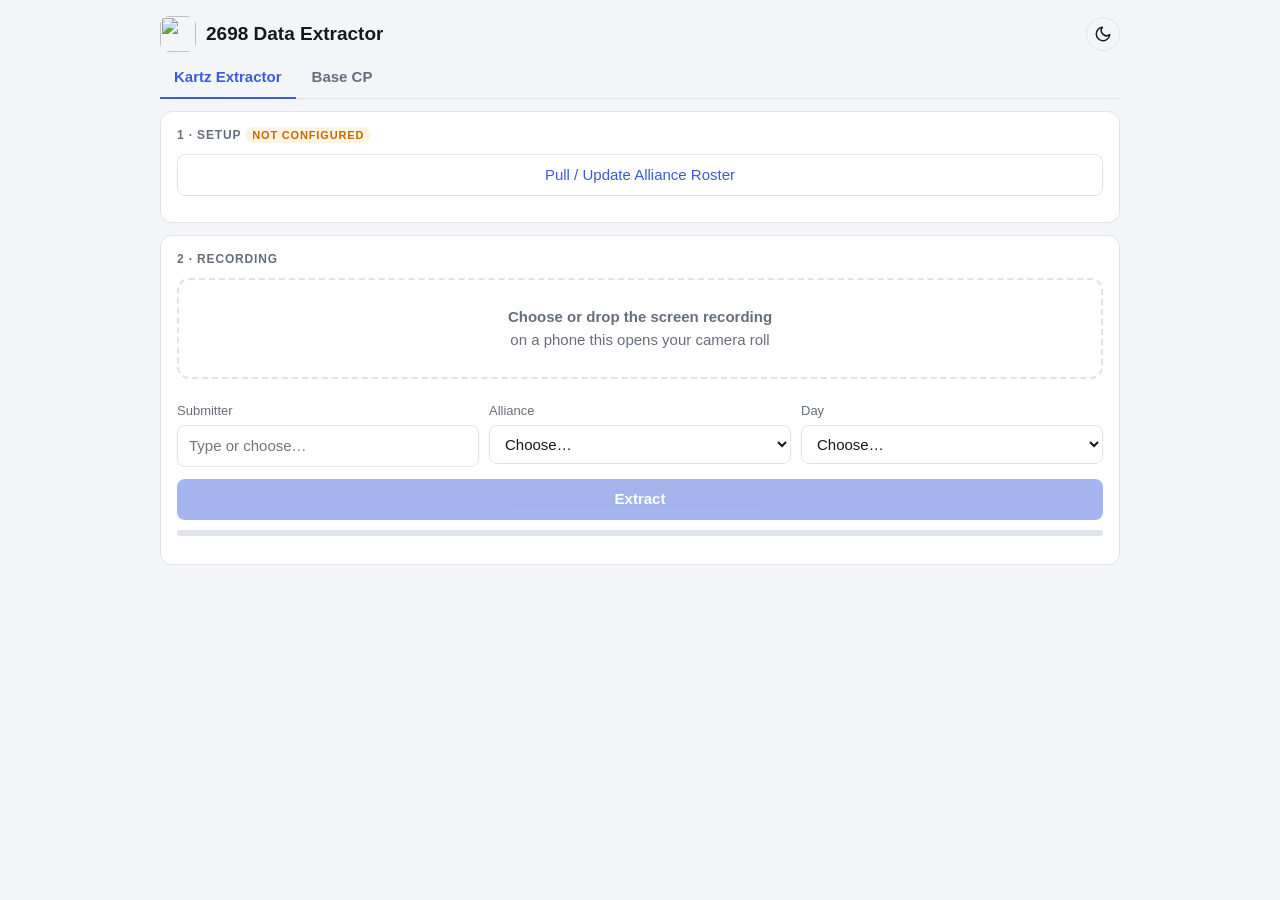
==== commit 8332924e: "Add files via upload" ====
--- a/index.html
+++ b/index.html
@@ -3,24 +3,60 @@
 <head>
 <meta charset="utf-8">
 <meta name="viewport" content="width=device-width, initial-scale=1, viewport-fit=cover">
-<title>Kartz Extractor</title>
+<title>2698 Data Extractor</title>
+<!-- the Server 2698 badge: browser tab, Home Screen, and beside the title -->
+<link rel="icon" type="image/png" href="icon.png">
+<link rel="apple-touch-icon" href="icon.png">
+<script>
+// The saved theme, applied before the first paint so the page never flashes the other one.
+try { const t = JSON.parse(localStorage.getItem('kartz.theme'));
+      if (t === 'light' || t === 'dark') document.documentElement.dataset.theme = t; } catch {}
+</script>
 <style>
+/* Light by default, dark when the device prefers it — unless the toggle by the title has chosen,
+   which sets data-theme on <html> and is remembered per device. */
 :root{
   --bg:#f4f5f8; --panel:#fff; --ink:#15181f; --muted:#666e7d; --line:#dfe3ea;
   --accent:#3b5bdb; --ok:#2b8a3e; --warn:#c26a00; --bad:#c92a2a;
   --okbg:#e9f7ed; --warnbg:#fff4e2; --badbg:#fdecec;
-}
-@media (prefers-color-scheme:dark){:root{
+  color-scheme:light;
+}
+@media (prefers-color-scheme:dark){:root:not([data-theme="light"]){
   --bg:#12141a; --panel:#1a1d25; --ink:#e8eaef; --muted:#98a0b0; --line:#2b303c;
   --accent:#748ffc; --ok:#69db7c; --warn:#ffc078; --bad:#ff8787;
   --okbg:#17301e; --warnbg:#33270f; --badbg:#361a1a;
+  color-scheme:dark;
 }}
+:root[data-theme="dark"]{
+  --bg:#12141a; --panel:#1a1d25; --ink:#e8eaef; --muted:#98a0b0; --line:#2b303c;
+  --accent:#748ffc; --ok:#69db7c; --warn:#ffc078; --bad:#ff8787;
+  --okbg:#17301e; --warnbg:#33270f; --badbg:#361a1a;
+  color-scheme:dark;
+}
 *{box-sizing:border-box}
 body{margin:0;background:var(--bg);color:var(--ink);
   font:15px/1.5 -apple-system,BlinkMacSystemFont,"Segoe UI",Roboto,sans-serif;
   padding:16px;padding-bottom:64px}
 .wrap{max-width:960px;margin:0 auto}
 h1{font-size:19px;margin:0 0 2px}
+.top{display:flex;align-items:center;justify-content:space-between;gap:12px;margin-bottom:6px}
+.top h1{margin:0}
+.brand{display:flex;align-items:center;gap:10px;min-width:0}
+.brand img{width:36px;height:36px;border-radius:9px;flex:none}
+/* on a narrow phone the title gives way, not the icon or the toggle */
+.brand h1{white-space:nowrap;overflow:hidden;text-overflow:ellipsis}
+button.themebtn{width:auto;flex:none;padding:7px;line-height:0;background:transparent;color:var(--ink);
+  border:1px solid var(--line);border-radius:999px}
+.themebtn svg{width:18px;height:18px}
+/* Jump to top / bottom: bottom left, small, and only while the page is being scrolled — they fade
+   out after a moment's stillness, so on a phone they never sit over the rows being read. */
+.jump{position:fixed;z-index:40;left:max(12px, env(safe-area-inset-left));
+  bottom:max(12px, env(safe-area-inset-bottom));display:flex;gap:6px;
+  opacity:0;transform:translateY(8px);pointer-events:none;transition:opacity .2s ease, transform .2s ease}
+.jump.on{opacity:1;transform:none;pointer-events:auto}
+.jump button{width:auto;padding:6px 12px;font-size:12px;font-weight:500;border-radius:999px;
+  background:var(--panel);color:var(--ink);border:1px solid var(--line);box-shadow:0 2px 10px rgba(0,0,0,.18)}
+.jump button[hidden]{display:none}
 .sub{color:var(--muted);font-size:13px;margin:0 0 18px}
 section{background:var(--panel);border:1px solid var(--line);border-radius:12px;
   padding:14px 16px;margin-bottom:12px}
@@ -56,7 +92,7 @@
 th{text-align:left;font-size:11px;text-transform:uppercase;letter-spacing:.05em;
   color:var(--muted);padding:6px 8px;border-bottom:1px solid var(--line);white-space:nowrap}
 td{padding:5px 8px;border-bottom:1px solid var(--line);vertical-align:middle}
-tr.ok td:nth-child(3){color:var(--ok)}
+#tbl tr.ok td:nth-child(3),#tbl tr.ok td:nth-child(4),#cpTbl tr.ok td:nth-child(3){color:var(--ok)}
 tr.new{background:var(--warnbg)}
 .pill{font-size:11px;padding:2px 7px;border-radius:20px;font-weight:600;white-space:nowrap}
 .p-ok{background:var(--okbg);color:var(--ok)}
@@ -93,6 +129,10 @@
   font-size:13px;margin-top:10px}
 details summary{cursor:pointer;font-size:13px;color:var(--muted)}
 .hide{display:none}
+/* the link under Send: only after a send. Styled here, not inline, so .hide can still hide it —
+   an inline display:block outranked the class and showed the link before anything was sent. */
+.sheetlink{display:block;text-align:center;font-size:13px;color:var(--accent);margin-top:6px}
+.sheetlink.hide{display:none}
 .tabs{display:flex;gap:2px;margin:0 0 12px;border-bottom:1px solid var(--line)}
 .tabs .tab{width:auto;background:transparent;color:var(--muted);border-radius:8px 8px 0 0;
   padding:8px 14px;border-bottom:2px solid transparent;margin-bottom:-1px}
@@ -101,7 +141,13 @@
 </head>
 <body>
 <div class="wrap">
-<h1>Kartz Extractor</h1>
+<header class="top">
+  <div class="brand">
+    <img src="icon.png" alt="" width="36" height="36">
+    <h1>2698 Data Extractor</h1>
+  </div>
+  <button type="button" class="themebtn" id="theme"></button>
+</header>
 
 <nav class="tabs" role="tablist">
   <button class="tab on" data-tab="kartz" role="tab">Kartz Extractor</button>
@@ -129,9 +175,29 @@
   </div>
   <input id="file" type="file" accept="video/*" class="hide">
   <div class="row" style="margin-top:12px">
+    <!-- What Input-RawData wants besides the extracted rows. The load date and month are not
+         asked for: both are stamped from the clock at the moment the rows are sent. These three
+         are remembered per device, because the same person usually submits the same alliance. -->
     <div>
-      <label for="datestr">Date</label>
-      <input id="datestr" type="date">
+      <label for="submitter">Submitter</label>
+      <!-- free text, so a new submitter needs no code change; the usual names drop down -->
+      <input id="submitter" type="text" placeholder="Type or choose…" autocomplete="off"
+             spellcheck="false">
+    </div>
+    <div>
+      <label for="alliance">Alliance</label>
+      <select id="alliance">
+        <option value="">Choose…</option>
+        <option>698S</option><option>698N</option><option>698W</option><option>698C</option>
+        <option>Other</option>
+      </select>
+    </div>
+    <div>
+      <label for="kday">Day</label>
+      <select id="kday">
+        <option value="">Choose…</option>
+        <option>Day 1</option><option>Day 4</option><option>Day 7</option>
+      </select>
     </div>
     <!-- Settled rather than offered. Both of these were controls, and neither was a real
          choice: the reference picture earns its place on every run, and the frame count has
@@ -156,8 +222,11 @@
   <h2>3 &middot; Results</h2>
   <div id="verdict"></div>
   <div class="tablewrap"><table id="tbl"></table></div>
-  <div class="row" style="margin-top:12px">
-    <button id="copy">Copy for sheet</button>
+  <div class="note" id="sendNote"></div>
+  <button id="send" style="margin-top:8px">Send to sheet</button>
+  <a id="sheetLink" class="sheetlink hide" target="_blank" rel="noopener">Open in Google Sheets ↗</a>
+  <div class="row" style="margin-top:10px">
+    <button class="ghost" id="copy">Copy for sheet</button>
     <button class="ghost" id="csv">Download CSV</button>
     <button class="ghost" id="learn">Remember my fixes</button>
   </div>
@@ -180,6 +249,31 @@
     <span id="cpFileName">the alliance member list, scrolled from top to bottom</span>
   </div>
   <input id="cpFile" type="file" accept="video/*" class="hide">
+  <!-- What Alliance Rosters wants besides the extracted rows. Submitter and Alliance are the
+       Kartz tab's own, kept in step between the tabs; the CP type starts empty on every visit. -->
+  <div class="row" style="margin-top:12px">
+    <div>
+      <label for="cpSubmitter">Submitter</label>
+      <input id="cpSubmitter" type="text" placeholder="Type or choose…" autocomplete="off"
+             spellcheck="false">
+    </div>
+    <div>
+      <label for="cpAlliance">Alliance</label>
+      <select id="cpAlliance">
+        <option value="">Choose…</option>
+        <option>698S</option><option>698N</option><option>698W</option><option>698C</option>
+        <option>Other</option>
+      </select>
+    </div>
+    <div>
+      <label for="cpType">CP type</label>
+      <select id="cpType">
+        <option value="">Choose…</option>
+        <option value="0">Base CP</option><option value="1">March 1 CP</option>
+        <option value="2">March 2 CP</option><option value="3">March 3 CP</option>
+      </select>
+    </div>
+  </div>
   <button id="cpGo" style="margin-top:12px" disabled>Extract</button>
   <div class="bar"><i id="cpProg"></i></div>
   <div class="log" id="cpLog"></div>
@@ -190,13 +284,21 @@
   <h2>3 &middot; Results</h2>
   <div id="cpVerdict"></div>
   <div class="tablewrap"><table id="cpTbl"></table></div>
-  <div class="row" style="margin-top:12px">
-    <button id="cpCopy">Copy for sheet</button>
+  <div class="note" id="cpSendNote"></div>
+  <button id="cpSend" style="margin-top:8px">Send to sheet</button>
+  <a id="cpSheetLink" class="sheetlink hide" target="_blank" rel="noopener">Open in Google Sheets ↗</a>
+  <div class="row" style="margin-top:10px">
+    <button class="ghost" id="cpCopy">Copy for sheet</button>
     <button class="ghost" id="cpCsv">Download CSV</button>
     <button class="ghost" id="cpLearn">Remember my fixes</button>
   </div>
 </section>
 </div>
+</div>
+
+<div class="jump" id="jump">
+  <button type="button" id="toTop">↑ Top</button>
+  <button type="button" id="toBottom">↓ Bottom</button>
 </div>
 
 <script>
@@ -206,8 +308,11 @@
 // Shown on the page. Several people run this from their own phones and a browser can sit on
 // an open tab for days, so "it is still happening" and "it is fixed" are easy to say about
 // different builds. Bump it with any change worth telling apart from the one before.
-const BUILD = '2026-09-28-ollama';
-const MODEL = 'gemma4:31b-cloud';
+const BUILD = '2026-10-05-r2-staging';
+// Gemini, through the Worker's /api/gemini route where the key lives — the same paid key the
+// Base CP tab uses (4,000 requests and 4M tokens a minute). It was Ollama's gemma4:31b; that
+// route is still in the Worker, and switching back is this line and MODEL_BASE below.
+const MODEL = 'gemini-3.1-flash-lite';
 const FALLBACKS = [];        // one model, deliberately: a run either works or says why
 // This copy may be served from GitHub Pages, so its requests are
 // cross-origin and need the Worker's own address. On the workers.dev deployment of the same
@@ -215,6 +320,7 @@
 const API_BASE = location.hostname.endsWith('.workers.dev')
   ? '/api'
   : 'https://data-collection.jk06nm04.workers.dev/api';
+const MODEL_BASE = API_BASE + '/gemini';
 // The allowance is fifteen REQUESTS a minute and it does not care what they carry: sixteen
 // images in one request costs the same one-fifteenth as four images would. So the number of
 // images per request is derived from the work rather than fixed, sized so that the whole run
@@ -237,21 +343,43 @@
 // Ollama's queue ("stuck at batch 2 of 6") and the rest came back 429 and were waited out. So the
 // batch is now a fixed twelve images — a short batch is also read more carefully, as the note
 // above found — and at most PARALLEL of them are in flight at a time (see inTurn below).
-const BATCH = 12, PARALLEL = 2;
-const batchSize = () => BATCH;
+//
+// On the paid Gemini key neither limit binds, and what matters is the run's token total, which
+// should stay under 250,000 — images are most of it. So the batch size and the image detail are
+// set here from measurement (see the note on KARTZ), and every batch goes out at once.
+const PARALLEL = 2;                     // inTurn's default; the Kartz run passes its own
+// Measured on the 43-second, 153-player recording, 12 images a request, 13 requests:
+//   thinking low,     full detail    388k tokens, 76 s   153 players, 152 matched, 1 to confirm
+//   thinking minimal, full detail    281k tokens, 10 s   153 players, 149 matched, 4 to confirm
+//   thinking minimal, medium detail  194k tokens, 10 s   153 players, 150 matched, 3 to confirm
+// Every rank and every score was identical in all three; only a few stylised names differed.
+// "Low" thinking spent 104k tokens and a minute to settle two of them, so it is minimal, with
+// medium image detail to bring the run under the 250k budget. The names it leaves for you
+// (ŊŲƁĮ read as DUBI, a bare 🐼) are what Remember my fixes is for: fixed once, matched after.
+const KARTZ = {
+  batch: 12,
+  // merged into the request's generationConfig, over the defaults in callProxy
+  config: { thinkingConfig: { thinkingLevel: 'minimal' }, mediaResolution: 'MEDIA_RESOLUTION_MEDIUM' },
+};
+const batchSize = () => KARTZ.batch;
 
 /* ---------------- persistence ---------------- */
 // The one tab everybody pulls from. It was a text box on every device, which is a per-person
 // chance to paste the wrong link for something that has only ever had one right answer.
 const ROSTER_SHEET =
   'https://docs.google.com/spreadsheets/d/1aXTc9v4jHtB5Ma598R3Qfij-vsMlDhXho9bP_m2M5kE/edit?gid=767166123';
+// Where Send to sheet writes: the same spreadsheet, the Input-RawData tab. Only used to link to it.
+const RAWDATA_TAB =
+  'https://docs.google.com/spreadsheets/d/1aXTc9v4jHtB5Ma598R3Qfij-vsMlDhXho9bP_m2M5kE/edit#gid=1243524383';
 // The four alliances the sheet is actually organised around. Anything else in its Alliance
 // column — z3.?, z1.Transferred, a stray 698E — is a candidate for filtering out.
 const MAIN_ALLIANCES = ['698W', '698S', '698N', '698C'];
 
 const store = {
   get: k => { try { return JSON.parse(localStorage.getItem('kartz.' + k)); } catch { return null; } },
-  set: (k, v) => localStorage.setItem('kartz.' + k, JSON.stringify(v)),
+  // private windows and some embedded views refuse storage; losing the memory is fine, throwing
+  // out of a change handler before it re-renders is not
+  set: (k, v) => { try { localStorage.setItem('kartz.' + k, JSON.stringify(v)); } catch {} },
 };
 
 function loadSetup() {
@@ -260,9 +388,51 @@
   // the filter can be changed without pulling again.
   if (rosterCache && !rosterCache.all)
     rosterCache = { all: [...(rosterCache.active || []), ...(rosterCache.skipped || [])] };
-  $('datestr').value = store.get('datestr')  || new Date().toLocaleDateString('en-CA');
+  for (const id of RUN_FIELDS) $(id).value = store.get(id) || '';
   refreshRosterList(); refreshState();
 }
+// Kept per device and saved as they change, so a phone that always submits for one person and
+// one alliance only ever needs the day picking.
+const RUN_FIELDS = ['submitter', 'alliance', 'kday'];
+for (const id of RUN_FIELDS)
+  // 'input' as well, so a typed submitter counts before the box is left
+  for (const ev of ['change', 'input']) $(id).addEventListener(ev, () => {
+    store.set(id, $(id).value);
+    // the table's Alliance column follows the run's alliance, and Send's readiness all four
+    if (rows.length) render(lastRoster);
+  });
+
+// The submitter box: typed freely, but focusing or clicking it drops down the usual names,
+// filtered by what is typed. Drawn with the same menu as the roster search in the results table.
+const SUBMITTERS = ['star', 'glitter', 'cein', 'peach', 'artu', 'mimi'];
+// Any submitter box: the Kartz tab's, and the Base CP tab's (see cp.js).
+function openSubmitters(inp = $('submitter')) {
+  if (!(inp instanceof HTMLInputElement)) inp = $('submitter');
+  closeMenu();
+  const q = inp.value.trim().toLowerCase();
+  // a box already holding one of the names shows them all, so it can be changed with one click
+  const hits = SUBMITTERS.includes(q) ? SUBMITTERS : SUBMITTERS.filter(n => n.includes(q));
+  if (!hits.length) return;
+  menuEl = document.createElement('div');
+  menuEl.className = 'menu';
+  menuEl.innerHTML = hits.map(n => `<div data-v="${esc(n)}">${esc(n)}</div>`).join('');
+  document.body.appendChild(menuEl);
+  menuEl.querySelectorAll('div[data-v]').forEach(d => d.onmousedown = ev => {
+    ev.preventDefault();
+    inp.value = d.dataset.v;
+    closeMenu();
+    inp.dispatchEvent(new Event('change'));
+  });
+  menuOwner = inp;
+  placeMenu(inp);
+}
+function wireSubmitter(inp) {
+  inp.onfocus = () => openSubmitters(inp);
+  inp.onclick = () => { if (!menuEl) openSubmitters(inp); };
+  inp.addEventListener('input', () => openSubmitters(inp));
+  inp.onkeydown = e => { if (e.key === 'Escape' || e.key === 'Enter') closeMenu(); };
+}
+wireSubmitter($('submitter'));
 function refreshState() {
   const names = currentRoster().length;
   // one badge per tab, both saying the same thing about the one roster
@@ -291,7 +461,6 @@
   btn.textContent = was; btn.disabled = false;
   logEl = logWas;
   if (ok) {
-    store.set('datestr', $('datestr').value);   // the only other thing setup ever saved
     flash(btn, `${rosterCache.all.length} rows ✓`);
   }
   refreshState();
@@ -367,8 +536,8 @@
 // enclosed, squared, struck-through and small-capital forms players decorate names with —
 // "\u{1F157}\u{1F150}\u{1F15D}\u{1F162}" is four NEGATIVE CIRCLED LATIN CAPITAL LETTERs spelling HANS, and
 // Unicode says so. Two parallel strings rather than an object literal, to keep it compact.
-const LATIN_K = '\u00D8\u00F8\u0110\u0111\u0126\u0127\u0141\u0142\u0166\u0167\u0180\u0181\u0182\u0183\u0187\u0188\u018A\u018B\u018C\u0191\u0192\u0193\u0197\u0198\u0199\u019A\u019D\u019E\u019F\u01A4\u01A5\u01AB\u01AC\u01AD\u01AE\u01B2\u01B3\u01B4\u01B5\u01B6\u01E4\u01E5\u01FE\u01FF\u0220\u0221\u0224\u0225\u0234\u0235\u0236\u023A\u023B\u023C\u023D\u023E\u023F\u0240\u0243\u0244\u0246\u0247\u0248\u0249\u024B\u024C\u024D\u024E\u024F\u0253\u0255\u0256\u0257\u0260\u0266\u0268\u026B\u026C\u026D\u0271\u0272\u0273\u027C\u027D\u027E\u0282\u0288\u0289\u028B\u0290\u0291\u029D\u02A0\u0363\u0364\u0365\u0366\u0367\u0368\u0369\u036A\u036B\u036C\u036D\u036E\u036F\u1ABF\u1D6C\u1D6D\u1D6E\u1D6F\u1D70\u1D71\u1D72\u1D73\u1D74\u1D75\u1D76\u1D7B\u1D7D\u1D7E\u1D80\u1D81\u1D82\u1D83\u1D84\u1D85\u1D86\u1D87\u1D88\u1D89\u1D8A\u1D8C\u1D8D\u1D8E\u1D8F\u1D91\u1D92\u1D96\u1D99\u1DCA\u1DD7\u1DDA\u1DDC\u1DDD\u1DE0\u1DE3\u1DE4\u1DE6\u1DE8\u1DEB\u1DEC\u1DED\u1DEE\u1DF0\u1DF1\u1DF2\u1DF3\u1DF4\u1EFE\u1EFF\u24F5\u24F6\u24F7\u24F8\u24F9\u24FA\u24FB\u24FC\u24FD\u24FF\u2776\u2777\u2778\u2779\u277A\u277B\u277C\u277D\u277E\u2780\u2781\u2782\u2783\u2784\u2785\u2786\u2787\u2788\u278A\u278B\u278C\u278D\u278E\u278F\u2790\u2791\u2792\u2C60\u2C61\u2C62\u2C63\u2C64\u2C65\u2C66\u2C67\u2C68\u2C69\u2C6A\u2C6B\u2C6C\u2C6E\u2C71\u2C72\u2C73\u2C74\u2C78\u2C7A\u2C7E\u2C7F\uA740\uA741\uA742\uA743\uA744\uA745\uA748\uA749\uA74A\uA74B\uA74C\uA74D\uA750\uA751\uA752\uA753\uA754\uA755\uA756\uA757\uA758\uA759\uA75A\uA75B\uA75E\uA75F\uA78E\uA790\uA791\uA792\uA793\uA794\uA795\uA796\uA797\uA798\uA799\uA7A0\uA7A1\uA7A2\uA7A3\uA7A4\uA7A5\uA7A6\uA7A7\uA7A8\uA7A9\uA7AA\uA7AD\uA7B2\uA7B8\uA7B9\uA7C4\uA7C5\uA7C6\uA7C7\uA7C8\uA7C9\uA7CA\uAB31\uAB34\uAB37\uAB38\uAB39\uAB3A\uAB3B\uAB47\uAB49\uAB4E\uAB4F\uAB52\uAB56\uAB57\uAB58\uAB59\uAB5A\u{1DF09}\u{1DF11}\u{1DF13}\u{1DF16}\u{1DF1A}\u{1DF1B}\u{1DF1D}\u{1DF1E}\u{1DF25}\u{1DF26}\u{1DF27}\u{1DF28}\u{1DF29}\u{1DF2A}\u{1F10B}\u{1F10C}\u{1F150}\u{1F151}\u{1F152}\u{1F153}\u{1F154}\u{1F155}\u{1F156}\u{1F157}\u{1F158}\u{1F159}\u{1F15A}\u{1F15B}\u{1F15C}\u{1F15D}\u{1F15E}\u{1F15F}\u{1F160}\u{1F161}\u{1F162}\u{1F163}\u{1F164}\u{1F165}\u{1F166}\u{1F167}\u{1F168}\u{1F169}\u{1F170}\u{1F171}\u{1F172}\u{1F173}\u{1F174}\u{1F175}\u{1F176}\u{1F177}\u{1F178}\u{1F179}\u{1F17A}\u{1F17B}\u{1F17C}\u{1F17D}\u{1F17E}\u{1F17F}\u{1F180}\u{1F181}\u{1F182}\u{1F183}\u{1F184}\u{1F185}\u{1F186}\u{1F187}\u{1F188}\u{1F189}\u{1F18A}\u{1F1A5}';
-const LATIN_V = '[base64]';
+const LATIN_K = '\u00D8\u00F8\u0110\u0111\u0126\u0127\u0141\u0142\u0166\u0167\u0180\u0181\u0182\u0183\u0187\u0188\u018A\u018B\u018C\u0191\u0192\u0193\u0197\u0198\u0199\u019A\u019D\u019E\u019F\u01A4\u01A5\u01AB\u01AC\u01AD\u01AE\u01B2\u01B3\u01B4\u01B5\u01B6\u01E4\u01E5\u01FE\u01FF\u0220\u0221\u0224\u0225\u0234\u0235\u0236\u023A\u023B\u023C\u023D\u023E\u023F\u0240\u0243\u0244\u0246\u0247\u0248\u0249\u024B\u024C\u024D\u024E\u024F\u0253\u0255\u0256\u0257\u0260\u0266\u0268\u026B\u026C\u026D\u0271\u0272\u0273\u027C\u027D\u027E\u0282\u0288\u0289\u028B\u0290\u0291\u029D\u02A0\u0363\u0364\u0365\u0366\u0367\u0368\u0369\u036A\u036B\u036C\u036D\u036E\u036F\u1ABF\u1D6C\u1D6D\u1D6E\u1D6F\u1D70\u1D71\u1D72\u1D73\u1D74\u1D75\u1D76\u1D7B\u1D7D\u1D7E\u1D80\u1D81\u1D82\u1D83\u1D84\u1D85\u1D86\u1D87\u1D88\u1D89\u1D8A\u1D8C\u1D8D\u1D8E\u1D8F\u1D91\u1D92\u1D96\u1D99\u1DCA\u1DD7\u1DDA\u1DDC\u1DDD\u1DE0\u1DE3\u1DE4\u1DE6\u1DE8\u1DEB\u1DEC\u1DED\u1DEE\u1DF0\u1DF1\u1DF2\u1DF3\u1DF4\u1EFE\u1EFF\u24F5\u24F6\u24F7\u24F8\u24F9\u24FA\u24FB\u24FC\u24FD\u24FF\u2776\u2777\u2778\u2779\u277A\u277B\u277C\u277D\u277E\u2780\u2781\u2782\u2783\u2784\u2785\u2786\u2787\u2788\u278A\u278B\u278C\u278D\u278E\u278F\u2790\u2791\u2792\u2C60\u2C61\u2C62\u2C63\u2C64\u2C65\u2C66\u2C67\u2C68\u2C69\u2C6A\u2C6B\u2C6C\u2C6E\u2C71\u2C72\u2C73\u2C74\u2C78\u2C7A\u2C7E\u2C7F\uA740\uA741\uA742\uA743\uA744\uA745\uA748\uA749\uA74A\uA74B\uA74C\uA74D\uA750\uA751\uA752\uA753\uA754\uA755\uA756\uA757\uA758\uA759\uA75A\uA75B\uA75E\uA75F\uA78E\uA790\uA791\uA792\uA793\uA794\uA795\uA796\uA797\uA798\uA799\uA7A0\uA7A1\uA7A2\uA7A3\uA7A4\uA7A5\uA7A6\uA7A7\uA7A8\uA7A9\uA7AA\uA7AD\uA7B2\uA7B8\uA7B9\uA7C4\uA7C5\uA7C6\uA7C7\uA7C8\uA7C9\uA7CA\uAB31\uAB34\uAB37\uAB38\uAB39\uAB3A\uAB3B\uAB47\uAB49\uAB4E\uAB4F\uAB52\uAB56\uAB57\uAB58\uAB59\uAB5A\u{1DF09}\u{1DF11}\u{1DF13}\u{1DF16}\u{1DF1A}\u{1DF1B}\u{1DF1D}\u{1DF1E}\u{1DF25}\u{1DF26}\u{1DF27}\u{1DF28}\u{1DF29}\u{1DF2A}\u{1F10B}\u{1F10C}\u{1F150}\u{1F151}\u{1F152}\u{1F153}\u{1F154}\u{1F155}\u{1F156}\u{1F157}\u{1F158}\u{1F159}\u{1F15A}\u{1F15B}\u{1F15C}\u{1F15D}\u{1F15E}\u{1F15F}\u{1F160}\u{1F161}\u{1F162}\u{1F163}\u{1F164}\u{1F165}\u{1F166}\u{1F167}\u{1F168}\u{1F169}\u{1F170}\u{1F171}\u{1F172}\u{1F173}\u{1F174}\u{1F175}\u{1F176}\u{1F177}\u{1F178}\u{1F179}\u{1F17A}\u{1F17B}\u{1F17C}\u{1F17D}\u{1F17E}\u{1F17F}\u{1F180}\u{1F181}\u{1F182}\u{1F183}\u{1F184}\u{1F185}\u{1F186}\u{1F187}\u{1F188}\u{1F189}\u{1F18A}\u{1F1A5}\u0190\u025B';
+const LATIN_V = '[base64]';
 const LATIN_MAP = (() => {
   const m = {};
   const ks = [...LATIN_K], vs = [...LATIN_V];
@@ -746,6 +915,10 @@
   videoFile = f;
   $('fileName').textContent = f.name + '  ·  ' + (f.size / 1e6).toFixed(0) + ' MB';
   refreshState();
+  // The recording starts uploading the moment it is chosen, so it has the whole run — fields,
+  // Extract, checking rows — to get there before Send. A recording swapped for another, or never
+  // sent, is cleared by the staging bucket's lifecycle rule.
+  startVideoUpload(f);
 }
 
 const once = (el, ev) => new Promise(res => el.addEventListener(ev, res, { once: true }));
@@ -896,11 +1069,12 @@
 // turns up in more of them. That matters more than the seams: 56 of 153 ranks were being seen
 // exactly once in a run, with no second reading to fall back on if the first went wrong.
 const STRIPS = 3, STRIP_OVERLAP = 0.25;
-function sliceStrips(src) {
+// `strips` is per tab: 1 sends the frame whole, for screens whose text is already large.
+function sliceStrips(src, strips = STRIPS) {
   const w = src.width, h = src.height;
-  const band = h / STRIPS, pad = band * STRIP_OVERLAP;
+  const band = h / strips, pad = strips > 1 ? band * STRIP_OVERLAP : 0;
   const out = [];
-  for (let i = 0; i < STRIPS; i++) {
+  for (let i = 0; i < strips; i++) {
     const y0 = Math.max(0, Math.round(i * band - pad));
     const y1 = Math.min(h, Math.round((i + 1) * band + pad));
     const c = Object.assign(document.createElement('canvas'), { width: w, height: y1 - y0 });
@@ -923,19 +1097,121 @@
     }
   return n ? acc / n : 0;
 }
-async function extractFrames(file, budget, onProg) {
-  const video = await openVideo(file);
-  const dur = video.duration;
-  // Keep the recording's own resolution. 560 was chosen when the worry was payload size,
-  // but token cost turns out to be near enough flat per image, so the downscale bought
-  // nothing and cost the fine detail in stylised names: at 560 the glyphs "ŊŲƁĮ" came back
-  // as "MB" and "DJ", while the same row read at the phone's native width resolves to Nubi.
-  const W = Math.min(video.videoWidth || 720, 1080);
-  const H = Math.round(W * video.videoHeight / video.videoWidth);
-  const cv = Object.assign(document.createElement('canvas'), { width: W, height: H });
-  const cx = cv.getContext('2d', { willReadFrequently: true });
-  const step = 0.25;
-
+// The first pass, by playing. Seeking is the slow part of sampling — every seek waits for the
+// decoder to find a keyframe and work forward from it, 20 to 50 ms each and more on a phone —
+// and the seeking pass below makes one every quarter second of video, plus three more around
+// every pick: about 420 for a 43-second recording, which is where 13 seconds went. A video that
+// is simply played is decoded in one continuous run, far faster. So it is played, muted and out
+// of sight, and every frame the browser presents is measured as it goes: the scroll motion, the
+// moving region, and a quarter-size grey copy for judging sharpness later, once the list's
+// position is known. Only the chosen frames are then fetched by seeking.
+//
+// Browsers will not play faster than 16x, which puts a floor of a sixteenth of the recording
+// under a single player — 4.4 s for a 71-second one. So the recording is cut into PLAY_LANES
+// stretches played side by side by separate players, which decoders handle in parallel, and the
+// seeks for the chosen frames are shared out between the same players afterwards.
+//
+// At 16x a 60 Hz display presents about four frames per second of video, the same density as the
+// quarter-second seeking pass. A browser that cannot keep up, lacks requestVideoFrameCallback, or
+// refuses to play gets null here, and the seeking pass does the job as before.
+const PLAY_RATE = 16, PLAY_LANES = 4, PLAY_MIN_DENSITY = 1.5;   // frames per video second, at least
+async function scanByPlaying(src, dur, W, H, cx, onProg) {
+  if (!('requestVideoFrameCallback' in HTMLVideoElement.prototype)) return null;
+  const TW = Math.max(8, Math.round(W / 4)), TH = Math.max(8, Math.round(H / 4));
+  const tcv = Object.assign(document.createElement('canvas'), { width: TW, height: TH });
+  const tc = tcv.getContext('2d', { willReadFrequently: true });
+  const lanes = [];
+  try {
+    for (let k = 0; k < PLAY_LANES; k++) {
+      const v = document.createElement('video');
+      v.muted = true; v.playsInline = true; v.preload = 'auto'; v.src = src;
+      // A detached video is never composited, and a frame that is never composited is never
+      // reported; so each is attached, but a pixel square and all but transparent.
+      Object.assign(v.style, { position: 'fixed', left: '0', top: '0', width: '2px',
+                               height: '2px', opacity: '0.01', pointerEvents: 'none' });
+      document.body.appendChild(v);
+      lanes.push(v);
+    }
+    await Promise.all(lanes.map(v => v.readyState >= 1 ? null : once(v, 'loadedmetadata')));
+    const seen = [];                     // { t, grid, map, grey } from every lane
+    let progress = 0;
+    const playLane = async (v, from, to) => {
+      await seek(v, from);
+      v.playbackRate = PLAY_RATE;
+      return new Promise(resolve => {
+        let lastTick = Date.now(), finished = false;
+        const finish = ok => {
+          if (finished) return;
+          finished = true; clearInterval(watch); v.pause(); resolve(ok);
+        };
+        // a stalled decoder, or a hidden tab (which presents no frames), gives up to the fallback
+        const watch = setInterval(() => { if (Date.now() - lastTick > 3000) finish(false); }, 500);
+        const onFrame = (_now, meta) => {
+          if (finished) return;
+          lastTick = Date.now();
+          if (meta.mediaTime >= to) return finish(true);
+          // drawn, measured and let go in one step, so the lanes can share the one canvas
+          cx.drawImage(v, 0, 0, W, H);
+          tc.drawImage(cx.canvas, 0, 0, W, H, 0, 0, TW, TH);
+          const px = tc.getImageData(0, 0, TW, TH).data, grey = new Uint8Array(TW * TH);
+          for (let i = 0; i < grey.length; i++)
+            grey[i] = (px[i*4] * 0.299 + px[i*4+1] * 0.587 + px[i*4+2] * 0.114) | 0;
+          seen.push({ t: meta.mediaTime, grid: motionGrid(cx, W, H), map: motionMap(cx, W, H), grey });
+          progress += 1; onProg(0.6 * Math.min(1, progress / (dur * 4)), 0);
+          v.requestVideoFrameCallback(onFrame);
+        };
+        v.requestVideoFrameCallback(onFrame);
+        v.addEventListener('ended', () => finish(true), { once: true });
+        v.play().catch(() => finish(false));
+      });
+    };
+    const span = dur / PLAY_LANES;
+    const oks = await Promise.all(lanes.map((v, k) =>
+      playLane(v, k * span, k === PLAY_LANES - 1 ? Infinity : (k + 1) * span)));
+    if (oks.includes(false)) { lanes.forEach(v => v.remove()); return null; }
+
+    // stitched back into one timeline; motion is measured frame to frame along it
+    seen.sort((a, b) => a.t - b.t);
+    const times = [], motion = [], thumbs = [];
+    const accum = new Float32Array(GW * GH);
+    let total = 0;
+    for (let i = 0; i < seen.length; i++) {
+      if (i > 0) {
+        total += gridDiff(seen[i-1].grid, seen[i].grid);
+        const a = seen[i-1].map, b = seen[i].map;
+        for (let j = 0; j < accum.length; j++) accum[j] += Math.abs(b[j] - a[j]);
+      }
+      times.push(seen[i].t); motion.push(total); thumbs.push(seen[i].grey);
+    }
+    // every lane has to have delivered, densely enough, or the stitched timeline has gaps
+    const gaps = times.some((t, i) => i > 0 && t - times[i-1] > 1.5);
+    if (!times.length || times[0] > 1.5 || times[times.length - 1] < dur - 1.5 || gaps
+        || times.length < Math.max(20, dur * PLAY_MIN_DENSITY)) { lanes.forEach(v => v.remove()); return null; }
+    lanes.forEach(v => { v.playbackRate = 1; });
+    return { times, motion, total, accum, thumbs, TW, TH, lanes };
+  } catch {
+    lanes.forEach(v => v.remove());
+    return null;
+  }
+}
+// Sharpness of a quarter-size grey copy, inside the list: the same mean absolute Laplacian as
+// sharpness(), which only has to rank a few neighbouring frames of the same list against each
+// other, and a smeared frame loses its edges at a quarter size as surely as at full size.
+function thumbSharpness(grey, TW, TH, box) {
+  const x0 = Math.max(1, Math.floor((box ? box.x0 : 0) * TW)), x1 = Math.min(TW - 1, Math.ceil((box ? box.x1 : 1) * TW));
+  const y0 = Math.max(1, Math.floor((box ? box.y0 : 0) * TH)), y1 = Math.min(TH - 1, Math.ceil((box ? box.y1 : 1) * TH));
+  let acc = 0, n = 0;
+  for (let y = y0; y < y1 - 1; y++)
+    for (let x = x0; x < x1 - 1; x++) {
+      const i = y * TW + x;
+      acc += Math.abs(4 * grey[i] - grey[i-1] - grey[i+1] - grey[i-TW] - grey[i+TW]);
+      n++;
+    }
+  return n ? acc / n : 0;
+}
+// The first pass by seeking, as it always was: now the fallback.
+async function scanBySeeking(video, W, H, cx, onProg) {
+  const dur = video.duration, step = 0.25;
   const times = [], motion = [];
   const accum = new Float32Array(GW * GH);     // per-cell change, for locating the list
   let prev = null, prevMap = null, total = 0;
@@ -951,6 +1227,25 @@
     times.push(t); motion.push(total);
     onProg(0.6 * t / dur, 0);
   }
+  return { times, motion, total, accum, thumbs: null };
+}
+
+async function extractFrames(file, budget, onProg, strips = STRIPS) {
+  const video = await openVideo(file);
+  const dur = video.duration;
+  // Keep the recording's own resolution. 560 was chosen when the worry was payload size,
+  // but token cost turns out to be near enough flat per image, so the downscale bought
+  // nothing and cost the fine detail in stylised names: at 560 the glyphs "ŊŲƁĮ" came back
+  // as "MB" and "DJ", while the same row read at the phone's native width resolves to Nubi.
+  const W = Math.min(video.videoWidth || 720, 1080);
+  const H = Math.round(W * video.videoHeight / video.videoWidth);
+  const cv = Object.assign(document.createElement('canvas'), { width: W, height: H });
+  const cx = cv.getContext('2d', { willReadFrequently: true });
+
+  const scan = await scanByPlaying(video.src, dur, W, H, cx, onProg)
+            || await scanBySeeking(video, W, H, cx, onProg);
+  extractFrames.mode = scan.thumbs ? 'played' : 'seeked';
+  const { times, motion, total, accum } = scan;
   const box = movingRegion(accum);      // always: it removes the pinned own-rank card
   lastCropBox = box;
 
@@ -965,7 +1260,8 @@
   const last = times[times.length - 1];
   if (picks[picks.length - 1] !== last) picks.push(last);
 
-  const frames = [];
+  // For each pick, the sharpest frame within reach of it.
+  const chosen = [];
   for (let i = 0; i < picks.length; i++) {
     const prevGap = i > 0 ? picks[i] - picks[i-1] : Infinity;
     const nextGap = i < picks.length - 1 ? picks[i+1] - picks[i] : Infinity;
@@ -975,24 +1271,66 @@
     // from the other and were photographed by neither.
     const reach = Math.min(SHARP_MAX, 0.25 * Math.min(prevGap, nextGap));
     let bestT = null, bestScore = -1;
-    for (let k = 0; k < SHARP_STEPS; k++) {
-      const off = reach * (2 * k / (SHARP_STEPS - 1) - 1);   // -reach .. +reach
-      const t = picks[i] + off;
-      if (t < 0 || t > dur - 0.05) continue;
-      await seek(video, t);
-      cx.drawImage(video, 0, 0, W, H);
-      const score = sharpness(cropFrame(cv, W, H, box));
-      if (score > bestScore) { bestScore = score; bestT = t; }
+    if (scan.thumbs) {
+      // every presented frame in the window was already measured: no seeking to choose
+      for (let k = 0; k < times.length; k++) {
+        if (Math.abs(times[k] - picks[i]) > reach + 1e-6) continue;
+        const score = thumbSharpness(scan.thumbs[k], scan.TW, scan.TH, box);
+        if (score > bestScore) { bestScore = score; bestT = times[k]; }
+      }
+    } else {
+      for (let k = 0; k < SHARP_STEPS; k++) {
+        const off = reach * (2 * k / (SHARP_STEPS - 1) - 1);   // -reach .. +reach
+        const t = picks[i] + off;
+        if (t < 0 || t > dur - 0.05) continue;
+        await seek(video, t);
+        cx.drawImage(video, 0, 0, W, H);
+        const score = sharpness(cropFrame(cv, W, H, box));
+        if (score > bestScore) { bestScore = score; bestT = t; }
+        onProg(0.6 + 0.2 * (i + 1) / picks.length, 0);
+      }
     }
-    if (bestT !== null) {
-      await seek(video, bestT);
-      cx.drawImage(video, 0, 0, W, H);
-      for (const strip of sliceStrips(cropFrame(cv, W, H, box))) frames.push(strip);
+    if (bestT !== null) chosen.push(bestT);
+  }
+
+  // Then fetch them. Played, the seeks are shared between the lanes and run side by side; each
+  // frame is drawn, cropped and cut the instant its seek lands, so they can share one canvas.
+  // A presented frame's time is its first instant, so a hair past it is unambiguously that frame.
+  const players = scan.lanes || [video];
+  const pad = scan.thumbs ? 0.001 : 0;
+  const shots = new Array(chosen.length);
+  let fetched = 0;
+  await Promise.all(players.map(async (v, lane) => {
+    for (let i = lane; i < chosen.length; i += players.length) {
+      await seek(v, Math.min(chosen[i] + pad, dur - 0.05));
+      cx.drawImage(v, 0, 0, W, H);
+      shots[i] = sliceStrips(cropFrame(cv, W, H, box), strips);
+      onProg(0.6 + 0.4 * (++fetched) / chosen.length, fetched * strips);
     }
-    onProg(0.6 + 0.4 * (i + 1) / picks.length, frames.length);
-  }
+  }));
+  if (scan.lanes) scan.lanes.forEach(v => v.remove());
+  const frames = shots.flat();
+  // when in the video each image was taken, for going back to a stretch that came up short
+  frames.times = shots.flatMap((sh, i) => sh.map(() => chosen[i]));
+  frames.duration = dur;
   URL.revokeObjectURL(video.src);
   return frames;
+}
+// Fresh images from given moments of the video, cropped and cut exactly as the run's own were.
+async function grabStrips(file, times, strips = STRIPS) {
+  const video = await openVideo(file);
+  const W = Math.min(video.videoWidth || 720, 1080);
+  const H = Math.round(W * video.videoHeight / video.videoWidth);
+  const cv = Object.assign(document.createElement('canvas'), { width: W, height: H });
+  const cx = cv.getContext('2d', { willReadFrequently: true });
+  const out = [];
+  for (const t of times) {
+    await seek(video, Math.max(0, Math.min(t, video.duration - 0.05)));
+    cx.drawImage(video, 0, 0, W, H);
+    out.push(sliceStrips(cropFrame(cv, W, H, lastCropBox), strips));
+  }
+  URL.revokeObjectURL(video.src);
+  return out;
 }
 
 // A picture of the roster, for the names that words cannot describe.
@@ -1131,7 +1469,7 @@
 ${symbolNote}${sheetNote}
 
 Return every row you can read ${scope} as a single JSON array, one object per row:
-{"rank": <int or null>, "roster_name": "<a name copied exactly from the ROSTER, or null>", "seen": "<the name as actually drawn on screen>", "points": <int>}
+{"rank": <int or null>, "roster_name": "<a name copied exactly from the ROSTER, or null>", "seen": "<the name as actually drawn on screen>", "points": <int>, "img": <int>}
 
 Rules:
 - "roster_name" MUST be copied character-for-character from the list above, or be null if
@@ -1139,6 +1477,7 @@
 - Prefer a known player whenever the drawn name plausibly corresponds to one, allowing for
   stylised glyphs, emoji, accents and lookalike characters.
 - "seen" is the raw on-screen name, so a person can check the match.
+- "img" is which image the row was read from, counting every image in this request from 1.
 - Some players have no letters in their name at all — just emoji, symbols or non-Latin
   characters. Reproduce those exactly, character for character, in "seen"; do not substitute
   a similar-looking emoji. A polar bear is not a panda. The roster lists these names in the
@@ -1217,25 +1556,35 @@
   for (let i = 0; i < frames.length; i += B) batches.push(frames.slice(i, i + B));
   let done = 0;
   const switched = new Set();
-  const promptTokens = Math.ceil(buildPrompt(false).length / CHARS_PER_TOKEN);
-  const one = async b => {
-    const est = (b.length + (sheet ? 1 : 0)) * IMG_TOKENS + promptTokens;
+  callModel.slowest = 0;
+  const one = async (b, bi) => {
+    // No rate gate: on the paid key a run is a few dozen requests against 4,000 a minute.
     const rows = await withFallback(async m => {
-                                      const lease = await rateGate(est);
-                                      try {
-                                        const got = await callProxy(sheet ? [sheet, ...b] : b,
-                                                                    m, API_BASE);
-                                        lease.settle(callProxy.lastUsage);
-                                        return got;
-                                      } catch (e) { lease.refund(); throw e; }
+                                      const t0 = Date.now();
+                                      const got = await callProxy(sheet ? [sheet, ...b] : b,
+                                                                  m, MODEL_BASE);
+                                      callModel.slowest = Math.max(callModel.slowest, Date.now() - t0);
+                                      return got;
                                     },
                                     modelChain(), m => switched.add(m), true);
     done++; setProg(0.5 + 0.5 * done / batches.length);
     log(`read ${done} of ${batches.length} batches…`
         + (switched.size ? `  (fell back to ${[...switched].join(', ')})` : ''));
+    // Which of the run's frames each row was read from, so the gap fill knows where in the video
+    // each rank was. The model counts the reference sheet as image 1 when it is sent, so that is
+    // taken off first. Where it leaves the number out, which it often does, the row's place in
+    // its reply stands in: rows come back in image order, which places a row within a frame or
+    // two, close enough for a stretch of video that is padded either side anyway.
+    rows.forEach((r, i) => {
+      let k = typeof r.img === 'number' ? r.img - 1 - (sheet ? 1 : 0) : -1;
+      if (!(k >= 0 && k < b.length))
+        k = Math.round(rows.length > 1 ? i / (rows.length - 1) * (b.length - 1) : 0);
+      r.frame = bi * B + k;
+    });
     return rows;
   };
-  return (await inTurn(batches, one)).flat();
+  // every batch at once: a run takes as long as its slowest answer
+  return (await inTurn(batches, one, batches.length)).flat();
 }
 
 // Run fn over items with no more than `limit` in flight, keeping results in item order.
@@ -1302,6 +1651,20 @@
 
 // Same request the direct Gemini path sends, aimed at the team Worker instead. No key
 // travels with it; the Worker holds that and adds it upstream.
+const RANKING_SCHEMA = {
+  type: 'ARRAY',
+  items: {
+    type: 'OBJECT',
+    properties: {
+      rank:        { type: 'STRING' },
+      roster_name: { type: 'STRING' },
+      seen:        { type: 'STRING' },
+      points:      { type: 'STRING' },
+      img:         { type: 'STRING' },
+    },
+    required: ['rank', 'seen', 'points'],
+  },
+};
 // `spec` lets another tab ask its own question through the same path: { prompt, schema, parse }.
 async function callProxy(batch, model, base, spec = null) {
   const r = await fetch(base + '/' + encodeURIComponent(model), {
@@ -1325,23 +1688,13 @@
         // much as the fix: a fault you can reproduce is a fault you can chase.
         seed: 7,
         thinkingConfig: { thinkingLevel: 'low' },
+        // a tab on another model can swap settings that model does not take (see cp.js)
+        ...(spec ? spec.config : KARTZ.config),
         // Ask the API to enforce the shape rather than hoping the model returns clean JSON.
         // Everything is a string: models will happily emit "1,234" or "#4" for a number and
         // then the whole response is rejected, so take text and convert here.
         responseMimeType: 'application/json',
-        responseSchema: spec ? spec.schema : {
-          type: 'ARRAY',
-          items: {
-            type: 'OBJECT',
-            properties: {
-              rank:        { type: 'STRING' },
-              roster_name: { type: 'STRING' },
-              seen:        { type: 'STRING' },
-              points:      { type: 'STRING' },
-            },
-            required: ['rank', 'seen', 'points'],
-          },
-        },
+        responseSchema: spec ? spec.schema : RANKING_SCHEMA,
       }
     })
   });
@@ -1351,6 +1704,8 @@
   // estimate, and an estimate that drifts low would walk the run straight back into a 429.
   if (j.usageMetadata) {
     callProxy.lastUsage = j.usageMetadata.totalTokenCount || 0;
+    // per request too: with several in flight, lastUsage belongs to whichever finished last
+    if (spec) spec.usage = callProxy.lastUsage;
     callProxy.spent = (callProxy.spent || 0) + callProxy.lastUsage;
     callProxy.calls = (callProxy.calls || 0) + 1;
   }
@@ -1385,6 +1740,7 @@
       };
       r.points = num(r.points);
       r.rank   = num(r.rank);
+      r.img    = num(r.img);
       if (typeof r.points === 'number' && (r.name || r.plain)) rows.push(r);
     } catch { /* a half-written object at the cut: skip it */ }
   }
@@ -1477,6 +1833,9 @@
       rank:   rank > 0 ? rank : null,
       seenRank: rank > 0 ? rank : 0,
       seen:   g.length,
+      // the frames this rank was read in, most-read first
+      frames: Object.entries(g.reduce((c, x) => (x.frame != null && (c[x.frame] = (c[x.frame] || 0) + 1), c), {}))
+                .sort((a, b) => b[1] - a[1]).map(([f]) => +f),
     });
   }
   return out.sort((a, b) => b.points - a.points || (a.seenRank || 9999) - (b.seenRank || 9999));
@@ -1560,6 +1919,76 @@
   };
 }
 
+/* ---------------- gap fill ---------------- */
+// Ranks the run never captured. A rank goes missing in one of two ways: no sampled frame showed
+// its row whole — the list moved past between two samples, or the row sat cut off at an edge in
+// every frame it was in — or a frame did show it and the model, reading a long batch, left it
+// out. Either way the page knows exactly which ranks are absent, and roughly where: between the
+// frames that showed the rank above and the rank below.
+//
+// So each gap gets its own small request, and only when there is a gap: fresh frames taken from
+// that stretch of the video, and the usual question narrowed to just those ranks. A run with no
+// gaps costs nothing extra. Measured, a missed rank is most often a single row, and the ask for it
+// comes to roughly 15,000 tokens.
+const GAP_MAX = 8, GAP_MOMENTS = 5, GAP_REACH = 3;
+async function fillGaps(sightings, frames, file) {
+  if (!frames.times) return { asked: 0, found: 0, rows: [] };
+  const at = s => s.frame != null ? frames.times[s.frame] : null;
+  const when = new Map();                  // rank -> times it was seen
+  for (const s of sightings) {
+    if (!(s.rank > 0)) continue;
+    if (!when.has(s.rank)) when.set(s.rank, []);
+    const t = at(s);
+    if (t != null) when.get(s.rank).push(t);
+  }
+  if (!when.size) return { asked: 0, found: 0, rows: [] };
+  const top = Math.max(...when.keys());
+  const ranges = [];
+  for (let k = 1; k <= top; k++) {
+    if (when.has(k)) continue;
+    const last = ranges[ranges.length - 1];
+    if (last && last[1] === k - 1) last[1] = k; else ranges.push([k, k]);
+  }
+  if (!ranges.length) return { asked: 0, found: 0, rows: [] };
+  const todo = ranges.slice(0, GAP_MAX);
+  const missing = todo.reduce((n, [a, b]) => n + b - a + 1, 0);
+  log(`filling ${missing} missing rank${missing > 1 ? 's' : ''}…`);
+
+  // the stretch of video between the nearest ranks either side that were seen
+  const seenNear = (from, step) => {
+    for (let k = from, i = 0; i < GAP_REACH; k += step, i++) {
+      const ts = when.get(k);
+      if (ts && ts.length) return step < 0 ? Math.max(...ts) : Math.min(...ts);
+    }
+    return null;
+  };
+  const moments = todo.map(([a, b]) => {
+    let t0 = seenNear(a - 1, -1) ?? 0, t1 = seenNear(b + 1, 1) ?? frames.duration;
+    if (t1 < t0) [t0, t1] = [t1, t0];
+    t0 = Math.max(0, t0 - 0.3); t1 = Math.min(frames.duration, t1 + 0.3);
+    return Array.from({ length: GAP_MOMENTS }, (_, i) => t0 + (t1 - t0) * i / (GAP_MOMENTS - 1));
+  });
+  const shots = await grabStrips(file, moments.flat());
+  let found = 0;
+  const rows = (await Promise.all(todo.map(async ([a, b], gi) => {
+    const imgs = shots.slice(gi * GAP_MOMENTS, (gi + 1) * GAP_MOMENTS).flat();
+    const spec = {
+      prompt: buildPrompt(false) + `
+
+These images were taken to find rows the first reading missed. Report ONLY the rows ranked
+${a === b ? a : `${a} to ${b}`}, and nothing else.`,
+      schema: RANKING_SCHEMA, parse: parseJSON, config: KARTZ.config,
+    };
+    try {
+      const got = await withFallback(m => callProxy(imgs, m, MODEL_BASE, spec), modelChain(), () => {}, true);
+      const hit = got.filter(r => r.rank >= a && r.rank <= b);
+      found += new Set(hit.map(r => r.rank)).size;
+      return hit;
+    } catch { return []; }                 // a failed fill leaves the gap reported, as before
+  }))).flat();
+  return { asked: missing, found, rows };
+}
+
 /* ---------------- run ---------------- */
 let rows = [], index = [], skipIndex = [], aliases = {};
 $('go').onclick = async () => {
@@ -1567,11 +1996,13 @@
   try {
     const roster = currentRoster();
     if (!roster.length) throw new Error('No roster loaded — paste the sheet link and press Pull roster.');
+    startVideoUpload(videoFile);       // normally already under way since the file was chosen
     index = buildIndex(roster);
     skipIndex = buildIndex(skippedRoster());
     aliases = store.get('aliases') || {};
 
     log('decoding video…'); setProg(0);
+    const spentBefore = callProxy.spent || 0;
     const frames = await extractFrames(videoFile, +$('sens').value,
       (p, n) => { setProg(p * 0.5); log(`sampling video — ${n} frames kept`); });
     if (!frames.length) throw new Error('no frames captured');
@@ -1582,6 +2013,8 @@
     const frameCount = frames.length;
 
     sightings = dropForeignRows(sightings);
+    const fill = await fillGaps(sightings, frames, videoFile);
+    sightings = sightings.concat(fill.rows);
     const base = consolidate(sightings, frameCount);
     rows = base.map(makeMatcher(index, skipIndex, aliases));
     // Two rows resolving to one player means at least one of them is wrong, and neither the
@@ -1619,7 +2052,11 @@
       if (r.rank > n) n = r.rank;
     }
     render(roster);
-    log(`done — ${sightings.length} readings → ${rows.length} players`);
+    const spent = (callProxy.spent || 0) - spentBefore;
+    log(`done — ${sightings.length} readings → ${rows.length} players · `
+        + (fill.asked ? `gap fill found ${fill.found} of ${fill.asked} · ` : '')
+        + `${Math.round(spent / 1000)}k tokens · slowest answer ${Math.round(callModel.slowest / 1000)}s`
+        + (spent > 250000 ? ' (over the 250k budget)' : ''));
     setProg(1);
   } catch (e) {
     const m = e.message;
@@ -1633,14 +2070,23 @@
 };
 
 let lastRoster = [];
-// One alliance for the whole run, chosen once at the head of the column. A recording is of a
-// single alliance's board, so setting it per row was thirteen dozen answers to one question.
-// Empty means "leave each row as it stands", which is how the run starts: a matched player
-// shows the alliance the roster has for them, and only choosing here overrides that.
+// One alliance for the whole run, chosen in the Alliance field above the recording. A recording
+// is of a single alliance's board, so setting it per row was thirteen dozen answers to one
+// question. Empty means "leave each row as it stands": a matched player shows the alliance the
+// roster has for them. Send refuses to go without one, since Input-RawData needs it on every row.
 let allianceAll = '';
-const ALLIANCES = MAIN_ALLIANCES;
 function render(roster) {
   lastRoster = roster;
+  // Written onto each row rather than only displayed, because Remember my fixes files the
+  // alliance with the name, and a new player is worth nothing next month without knowing whose
+  // they are. Going back to empty removes the choice rather than setting it to nothing: an empty
+  // alliancePick is still an answer, and would blank every row instead of restoring the roster's.
+  // Applied on every render, not only on a change, so a fresh run's rows pick it up too.
+  allianceAll = $('alliance').value;
+  for (const r of rows) {
+    if (allianceAll) r.alliancePick = allianceAll;
+    else delete r.alliancePick;
+  }
   const dropped = rows.filter(r => r.skipped).length;
   const need = rows.filter(r => !r.match && !r.skipped && !r.confirmed
                                  && !r.dropped && !r.pick).length;
@@ -1675,12 +2121,8 @@
         + `slowly if you want the gap filled.</div>` : '');
   refreshRosterList();
   $('tbl').innerHTML =
-    '<thead><tr><th>Rank</th><th>Name in video</th><th>Game Name</th>'
-    + `<th>Alliance<br><select id="alliall" class="allipick">`
-    + ['', ...ALLIANCES].map(a => `<option value="${esc(a)}"`
-        + `${a === allianceAll ? ' selected' : ''}>${esc(a) || 'as found'}</option>`).join('')
-    + '</select></th>'
-    + '<th>Kartz Points</th><th></th><th></th></tr></thead><tbody>'
+    '<thead><tr><th>Rank</th><th>Name in video</th><th>Search Name</th><th>IGN Name</th>'
+    + '<th>Alliance</th><th>Kartz Points</th><th></th><th></th></tr></thead><tbody>'
     + rows.map((r, i) => {
         // Settled means the name needs nothing from you: matched to the roster, ticked off by
         // hand, or an excluded player whose identity is already known. Everything else — an
@@ -1699,6 +2141,7 @@
         return `<tr class="${green || r.pick ? 'ok' : 'new'}${r.dropped ? ' drop' : ''}">
         <td>${r.skipped ? (r.seenRank || '—') : r.rank}</td>
         <td>${esc(r.name)}</td>
+        <td>${settled ? esc(outPlayer(r).search) : '<span class="note">—</span>'}</td>
         <td>${settled
               ? `<span class="${green ? 'named' : 'asdrawn'}">${esc(shown)}</span>`
                 + `<button class="pencil" data-i="${i}" title="change this name">✎</button>`
@@ -1777,30 +2220,13 @@
     };
     document.addEventListener('mousedown', escape, true);
   });
-  // A row that could not be matched is usually somebody new. Recording which alliance they
-  // belong to here means the answer is kept with the name, so the pair can go into the sheet
-  // and the player is recognised from the next run on.
-  // Choosing at the head of the column answers for every row. The value is written onto each
-  // one rather than only being displayed, because Remember my fixes files the alliance with
-  // the name, and a new player is worth nothing next month without knowing whose they are.
-  const allSel = $('alliall');
-  if (allSel) allSel.onchange = () => {
-    allianceAll = allSel.value;
-    // Going back to "as found" has to remove the choice, not set it to nothing: an empty
-    // alliancePick is still an answer, and it left every row blank rather than returning them
-    // to the alliance the roster had for them.
-    for (const r of rows) {
-      if (allianceAll) r.alliancePick = allianceAll;
-      else delete r.alliancePick;
-    }
-    render(lastRoster);
-  };
   $('tbl').querySelectorAll('.rowdrop').forEach(b => b.onclick = () => {
     const r = rows[+b.dataset.i];
     r.dropped = !r.dropped;              // leaves r.pick, and any name you chose, untouched
     if (r.dropped) r.editing = false;
     render(lastRoster);
   });
+  refreshSend();
   $('out').classList.remove('hide');
 }
 // A search box with a list we control the size of.
@@ -1926,36 +2352,289 @@
 const esc = s => String(s ?? '').replace(/[&<>"]/g, c => ({ '&':'&amp;','<':'&lt;','>':'&gt;','"':'&quot;' }[c]));
 
 /* ---------------- output ---------------- */
-// The sheet wants the name as it is written in the game — column B of the roster — not the
-// searchable name in column A. The dropdown still offers column A, because that is the
-// readable one to pick from, so a chosen name is translated back here.
-function outName(r) {
-  if (r.match) return r.match.ingame || r.match.search;
+// Input-RawData takes both roster names: column A (search) and column B (as written in the
+// game). The dropdown hands back column B, and a typed-in name may be either form, so a chosen
+// name is looked up again here to recover its pair.
+function outPlayer(r) {
+  if (r.match) {
+    const ingame = r.match.ingame || r.match.search;
+    return { search: r.match.search || ingame, ingame };
+  }
   if (r.pick) {
-    // the dropdown hands back column B already; a typed-in name may be either form
     const all = fullRoster();
     const hit = all.find(x => (x.ingame || x.search) === r.pick)
              || all.find(x => x.search === r.pick)
              || all.find(x => fold(x.search) === fold(r.pick) && fold(r.pick));
-    return hit ? (hit.ingame || hit.search) : r.pick;      // genuinely new player
+    if (hit) return { search: hit.search || hit.ingame, ingame: hit.ingame || hit.search };
+    return { search: r.pick, ingame: r.pick };          // genuinely new player
   }
   // Nothing matched, so the name is whatever the video showed. r.name first, not r.plain:
   // r.name is the reading the sightings voted for and the one printed in the "Name in video"
-  // column, so taking it here keeps the copied name and the displayed name the same string.
-  return r.name || r.plain;
-}
+  // column, so taking it here keeps the sent name and the displayed name the same string.
+  const n = r.name || r.plain;
+  return { search: n, ingame: n };
+}
+const outName = r => outPlayer(r).ingame;
+
+// Input-RawData, columns B to J. Both dates come from the clock when the rows go out, not from a
+// picker: the load stamp as 9/28/2026 14:46:46, and the month as Sep26 (see monthTag).
+const OUT_HEADERS = ['kartz_load_date', 'kartz_submitter', 'kartz_search_name', 'kartz_ign_name',
+  'kartz_alliance', 'kartz_month', 'kartz_day', 'kartz_rank', 'kartz_score'];
+function loadStamp(at = new Date()) {
+  const p = n => String(n).padStart(2, '0');
+  return `${at.getMonth() + 1}/${at.getDate()}/${at.getFullYear()} `
+       + `${p(at.getHours())}:${p(at.getMinutes())}:${p(at.getSeconds())}`;
+}
+const MONTHS = ['Jan', 'Feb', 'Mar', 'Apr', 'May', 'Jun', 'Jul', 'Aug', 'Sep', 'Oct', 'Nov', 'Dec'];
+// The event's month, not the upload's: a Kartz event can finish in the first days of the next
+// month, so a Day 7 recording sent on 3 October belongs to September. A week back from the send
+// date always lands inside the event's own month.
+const monthTag = (at = new Date()) => {
+  const d = new Date(at.getFullYear(), at.getMonth(), at.getDate() - 7);
+  return MONTHS[d.getMonth()] + String(d.getFullYear()).slice(-2);
+};
 // The game's own rank, not this row's position in the list. They agree only when every
 // player was captured, and when they disagree it is the position that is wrong: one player
 // missed near the top used to shift every rank beneath them, which is how sixty correct names
 // went into the sheet against ranks that were three too small.
-const outRows = () => rows.filter(r => !r.dropped && !r.skipped)
-  .map(r => [$('datestr').value || '', r.rank, outName(r), r.points]);
-const OUT_HEADERS = ['Date', 'Rank', 'Game Name', 'Kartz Points'];
+function outRows() {
+  const at = new Date(), stamp = loadStamp(at), month = monthTag(at);
+  return rows.filter(r => !r.dropped && !r.skipped).map(r => {
+    const p = outPlayer(r);
+    return [stamp, $('submitter').value.trim(), p.search, p.ingame, $('alliance').value,
+            month, $('kday').value, r.rank, r.points];
+  });
+}
+
+// What still stands between this run and the sheet, or nothing when it can go. Sending half-
+// decided rows is how a wrong name gets into a tracker nobody re-reads, so every open row and
+// every run field has to be settled first.
+function sendBlockers() {
+  const out = [];
+  const open = rows.filter(r => !r.dropped && (r.editing
+    || (!r.match && !r.skipped && !r.confirmed && !r.pick))).length;
+  if (open) out.push(`${open} row${open > 1 ? 's' : ''} to confirm`);
+  const missing = [['submitter', 'submitter'], ['alliance', 'alliance'], ['kday', 'day']]
+    .filter(([id]) => !$(id).value.trim()).map(([, name]) => name);
+  if (missing.length) out.push('choose a ' + missing.join(', '));
+  if (!outRows().length) out.push('no rows to send');
+  return out;
+}
+function refreshSend() {
+  const why = sendBlockers();
+  const n = rows.filter(r => !r.dropped && !r.skipped).length;
+  $('send').disabled = why.length > 0 || sending;
+  // Once sent, the button says where the rows went and stays that way — the confirmation, so
+  // nobody has to leave the page to check. Any change to the rows makes them unsent again.
+  const sent = !sending && lastSent && sendKey() === lastSent;
+  if (!sending) $('send').textContent = sent ? sentLabel : `Send ${n} row${n === 1 ? '' : 's'} to sheet`;
+  $('send').classList.toggle('done', !!sent);
+  $('sheetLink').classList.toggle('hide', !sent);
+  $('sendNote').textContent = why.length ? 'Before sending: ' + why.join(' · ') : '';
+}
+// what identifies a send: every cell but the stamp, which moves with the clock
+const sendKey = (values = outRows()) => JSON.stringify(values.map(v => v.slice(1)));
+let sentLabel = '';
+let sending = false;
+// The recording goes to the Kartz recordings folder on Google Drive. It is silent by design: no
+// message, no retry — the sheet is what matters, and the video is a record kept alongside it. The
+// Worker hands out a one-time upload link (see apps-script/VideoUpload.gs) and the file goes
+// straight from here to Drive.
+//
+// The upload starts when the file is chosen, not at Send. A page cannot keep uploading once it is
+// closed, so a video that only began at Send held the button on "Sending…" for as long as the
+// upload took. Instead the file goes up in pieces while the run is read and checked, all but its
+// last few hundred kilobytes; Drive does not create a file until its last piece arrives, so a run
+// that is never sent leaves nothing in the folder — the unfinished upload simply expires. Send then
+// only has that last piece to deliver, names the file after the run, and sends the rows.
+//
+// If the early upload went wrong, Send falls back to uploading the whole file there and then.
+// A recording already saved this visit is not saved again when the same run is re-sent.
+let videoSaved = null;
+const VIDEO_WAIT = 5 * 60 * 1000;      // a recording still uploading after this is given up on
+const VIDEO_PIECE = 8 * 1024 * 1024;   // per request while uploading early
+const VIDEO_QUANTUM = 256 * 1024;      // Drive takes pieces in multiples of this, but for the last
+let early = null;                      // the early upload under way: { file, url, sent, held, done }
+
+const videoType = f => /^video\//.test(f.type) ? f.type : 'video/quicktime';
+// 2026-10-05 Day 4 · 698W · peach.mov — sorts by date in the folder
+function videoName(f) {
+  const d = new Date(), p = n => String(n).padStart(2, '0');
+  const ext = (f.name.match(/\.[a-z0-9]{2,5}$/i) || ['.mov'])[0];
+  return `${d.getFullYear()}-${p(d.getMonth() + 1)}-${p(d.getDate())} ${$('kday').value}`
+       + ` · ${$('alliance').value} · ${$('submitter').value.trim()}${ext}`;
+}
+async function videoLink(name, f) {
+  const r = await fetch(API_BASE + '/video-session', {
+    method: 'POST', headers: { 'content-type': 'application/json' },
+    body: JSON.stringify({ name, type: videoType(f), size: f.size }) });
+  const j = await r.json().catch(() => ({}));
+  if (!r.ok || !j.url) throw new Error(j?.error?.message || `no upload link (${r.status})`);
+  return j.url;
+}
+// one piece of a resumable upload; Drive answers 308 for "more to come", 200/201 for the last
+async function videoPiece(url, f, from, to, signal) {
+  const r = await fetch(url, { method: 'PUT', signal, body: f.slice(from, to),
+    headers: { 'content-range': `bytes ${from}-${to - 1}/${f.size}` } });
+  if (r.status !== 308 && !r.ok) throw new Error(`Drive refused part of the upload (${r.status})`);
+  return r;
+}
+
+// From the moment the file is chosen, in the background. First choice: straight into the B2 staging bucket through a
+// signed link; the Worker takes it on to Drive after Send, so the page can then be closed at once.
+// If staging is not set up, the upload goes to Drive itself, all but its tail (below).
+function startVideoUpload(f) {
+  if (!f || videoSaved === f || (early && early.file === f)) return;
+  const up = { file: f, mode: 'b2', key: null, failed: false };
+  early = up;
+  up.done = (async () => {
+    try {
+      const type = videoType(f);
+      const r = await fetch(API_BASE + '/video-stage', {
+        method: 'POST', headers: { 'content-type': 'application/json' },
+        body: JSON.stringify({ type, size: f.size }) });
+      if (r.status === 501) { if (early === up) startDriveUpload(f); return; }   // no B2: Drive
+      const j = await r.json().catch(() => ({}));
+      if (!r.ok || !j.url) throw new Error(j?.error?.message || `no staging link (${r.status})`);
+      const put = await fetch(j.url, { method: 'PUT', headers: { 'content-type': type }, body: f });
+      if (!put.ok) throw new Error(`B2 refused the upload (${put.status})`);
+      up.key = j.key;
+    } catch (e) { up.failed = true; console.warn('staging upload stopped:', e); }
+  })();
+}
+// The fallback when B2 is not set up: straight to Drive, everything but the tail.
+function startDriveUpload(f) {
+  // what is held back for Send: under 256 KB, and never nothing, so the file is not finished early
+  const held = Math.floor((f.size - 1) / VIDEO_QUANTUM) * VIDEO_QUANTUM;
+  const up = { file: f, mode: 'drive', url: null, sent: 0, held, failed: false };
+  early = up;
+  up.done = (async () => {
+    try {
+      up.url = await videoLink(`uploading — ${f.name}`, f);
+      while (up.sent < held) {
+        if (early !== up) return;        // another recording was chosen: let this one expire
+        const to = Math.min(up.sent + VIDEO_PIECE, held);
+        await videoPiece(up.url, f, up.sent, to);
+        up.sent = to;
+      }
+    } catch (e) { up.failed = true; console.warn('early upload stopped:', e); }
+  })();
+}
+
+// At Send. Staged in B2: hand back where it is, for the Worker to copy to Drive once the rows are
+// in. Otherwise: finish the Drive upload and name it, or failing that upload the whole file now.
+async function saveVideo() {
+  const f = videoFile;
+  if (!f || videoSaved === f) return null;
+  const stop = new AbortController(), timer = setTimeout(() => stop.abort(), VIDEO_WAIT);
+  const giveUp = new Promise(r => stop.signal.addEventListener('abort', r));
+  try {
+    const name = videoName(f);
+    // started for B2 and switched to Drive (B2 not set up) shows up as the Drive upload by now
+    let up = early && early.file === f ? early : null;
+    if (up) await Promise.race([up.done, giveUp]);
+    up = early && early.file === f ? early : null;
+    if (up && up.mode === 'drive' && up.done) await Promise.race([up.done, giveUp]);
+    if (stop.signal.aborted) throw new Error('upload took too long');
+    if (up && up.mode === 'b2' && up.key) {
+      videoSaved = f; early = null;
+      return { key: up.key, name };
+    }
+    if (up && up.mode === 'b2') up = null;       // staging failed: send the whole file to Drive below
+    if (up && !up.failed && up.url && up.sent === up.held) {
+      const r = await videoPiece(up.url, f, up.held, f.size, stop.signal);
+      const made = await r.json().catch(() => ({}));
+      videoSaved = f; early = null;
+      // the file exists now, under its placeholder name; a failed rename leaves just that
+      const rn = await fetch(API_BASE + '/video-rename', {
+        method: 'POST', headers: { 'content-type': 'application/json' },
+        body: JSON.stringify({ fileId: made.id, name }) });
+      if (!rn.ok) console.warn('recording saved but not renamed:', await rn.text());
+      return null;
+    }
+    // the fallback: the whole file, under its final name, in one go
+    const url = await videoLink(name, f);
+    const r = await fetch(url, { method: 'PUT', headers: { 'content-type': videoType(f) },
+                                 body: f, signal: stop.signal });
+    if (!r.ok) throw new Error(`Drive refused the upload (${r.status})`);
+    videoSaved = f; early = null;
+  } catch (e) {
+    console.warn('recording not saved to Drive:', e);
+  } finally { clearTimeout(timer); }
+  return null;
+}
+// The same run sent twice doubles every player's score in the tracker, and pressing a button
+// again because the phone seemed slow is the easiest way to do it. The stamp is left out of the
+// comparison, since it moves with the clock.
+let lastSent = '';
+$('send').onclick = async () => {
+  if (sendBlockers().length) return refreshSend();
+  const values = outRows();
+  const key = sendKey(values);
+  if (key === lastSent
+      && !confirm('These exact rows were already sent to the sheet. Send them again?')) return;
+  sending = true; $('send').disabled = true; $('send').textContent = 'Sending…';
+  // The rows first, and the button goes green the moment the sheet has them. The recording follows
+  // on its own (afterSend, below) — it never holds the rows back.
+  let sentOk = false;
+  try {
+    // Sheets would read "Sep26" as the 26th of September; the leading apostrophe keeps it the
+    // text it is, and is not itself stored
+    const body = JSON.stringify({ target: 'kartz',
+                                  values: values.map(r => r.map((v, i) => i === 5 ? "'" + v : v)) });
+    // keepalive lets the request finish even if the page is closed straight after Send. Browsers
+    // allow it only for small bodies (64 KB); a run's rows are a fraction of that.
+    const r = await fetch(API_BASE + '/append', {
+      method: 'POST', headers: { 'content-type': 'application/json' }, body,
+      keepalive: body.length < 60000 });
+    const j = await r.json().catch(() => ({}));
+    if (!r.ok) throw new Error(j?.error?.message || `sheet refused the rows (${r.status})`);
+    log(`appended ${values.length} rows to Input-RawData${j.range ? ' at ' + j.range : ''}`);
+    lastSent = key;
+    sentLabel = `Sent ${values.length} row${values.length === 1 ? '' : 's'} to Kartz Tracker → Input-RawData`;
+    // straight to the rows just written: the Worker reports them as 'Input-RawData'!C548:K700
+    // as written, colon and all: Sheets reads the range straight out of the link's #fragment
+    const cells = (j.range || '').replace(/^.*!/, '');
+    $('sheetLink').href = RAWDATA_TAB + (/^[A-Z]+\d+(:[A-Z]+\d+)?$/.test(cells) ? '&range=' + cells : '');
+    sentOk = true;
+  } catch (e) { log('✗ ' + e.message); }
+  // Still "Sending…" until the recording is safely in Backblaze and handed over, so a run sent
+  // quickly is not closed with its video half uploaded. The rows are already in the sheet by now.
+  if (sentOk) await saveAfterSend();
+  sending = false;
+  refreshSend();
+};
+// The recording, once the rows are in. Staged in B2 (normally already uploaded, since it started
+// when the file was chosen), it is handed to the Worker with one small request that survives the
+// page closing, and the Worker copies it to Drive by itself. Send waits for exactly that much —
+// the Backblaze upload and the hand-over — and never for Drive. Without B2 the recording goes to
+// Drive from the page in the background, which Send does not wait for. Silent either way.
+async function saveAfterSend() {
+  const up = early && early.file === videoFile ? early : null;
+  if (!up || up.mode !== 'b2') { handOver(); return; }
+  await Promise.race([up.done, new Promise(r => setTimeout(r, VIDEO_WAIT))]);
+  if (up.key) await handOver();   // in Backblaze: the hand-over is one small request
+  else handOver();                // not (no B2, or it failed): Drive, in the background
+}
+async function handOver() {
+  const video = await saveVideo();
+  if (!video) return;
+  try {
+    const r = await fetch(API_BASE + '/video-commit', {
+      method: 'POST', headers: { 'content-type': 'application/json' },
+      body: JSON.stringify(video), keepalive: true });
+    if (!r.ok) throw new Error(`the Worker refused the recording (${r.status})`);
+  } catch (e) {
+    videoSaved = null;          // so a re-send of the run tries again
+    console.warn('recording not handed over for Drive:', e);
+  }
+}
+
 $('copy').onclick = async () => {
   const tsv = outRows().map(r => r.join('\t')).join('\n');
   try {
     await navigator.clipboard.writeText(tsv);
-    log('copied — paste into the sheet');
+    log('copied — paste into Input-RawData at column B');
     flash($('copy'), `Copied ${outRows().length} rows ✓`);
   } catch { prompt('Copy these rows:', tsv); }
 };
@@ -1964,7 +2643,7 @@
     + outRows().map(r => r.map(v => `"${String(v).replace(/"/g,'""')}"`).join(',')).join('\n');
   const a = Object.assign(document.createElement('a'), {
     href: URL.createObjectURL(new Blob([csv], { type: 'text/csv' })),
-    download: `kartz-${$('datestr').value || 'export'}.csv` });
+    download: `kartz-${new Date().toLocaleDateString('en-CA')}.csv` });
   a.click(); URL.revokeObjectURL(a.href);
   flash($('csv'), 'Downloaded ✓');
 };
@@ -1985,6 +2664,42 @@
 
 
 
+/* ---------------- theme and jump buttons ---------------- */
+const SUN = '<svg viewBox="0 0 24 24" fill="none" stroke="currentColor" stroke-width="2" stroke-linecap="round" aria-hidden="true"><circle cx="12" cy="12" r="4"/><path d="M12 2v2M12 20v2M4.9 4.9l1.4 1.4M17.7 17.7l1.4 1.4M2 12h2M20 12h2M4.9 19.1l1.4-1.4M17.7 6.3l1.4-1.4"/></svg>';
+const MOON = '<svg viewBox="0 0 24 24" fill="none" stroke="currentColor" stroke-width="2" stroke-linecap="round" stroke-linejoin="round" aria-hidden="true"><path d="M21 12.8A9 9 0 1 1 11.2 3a7 7 0 0 0 9.8 9.8z"/></svg>';
+const prefersDark = matchMedia('(prefers-color-scheme: dark)');
+const isDark = () => document.documentElement.dataset.theme
+  ? document.documentElement.dataset.theme === 'dark' : prefersDark.matches;
+// the button shows where it goes, not where it is: a sun in dark mode, a moon in light
+function paintTheme() {
+  const dark = isDark();
+  $('theme').innerHTML = dark ? SUN : MOON;
+  $('theme').title = dark ? 'Switch to light mode' : 'Switch to dark mode';
+  $('theme').setAttribute('aria-label', $('theme').title);
+}
+$('theme').onclick = () => {
+  const next = isDark() ? 'light' : 'dark';
+  document.documentElement.dataset.theme = next;
+  store.set('theme', next);
+  paintTheme();
+};
+prefersDark.addEventListener('change', paintTheme);
+paintTheme();
+
+let jumpIdle = null;
+function showJump() {
+  const max = document.documentElement.scrollHeight - innerHeight;
+  if (max < 60) return $('jump').classList.remove('on');       // nothing to jump across
+  $('toTop').hidden = scrollY < 80;
+  $('toBottom').hidden = scrollY > max - 80;
+  $('jump').classList.add('on');
+  clearTimeout(jumpIdle);
+  jumpIdle = setTimeout(() => $('jump').classList.remove('on'), 2500);
+}
+addEventListener('scroll', showJump, { passive: true });
+$('toTop').onclick = () => scrollTo({ top: 0, behavior: 'smooth' });
+$('toBottom').onclick = () => scrollTo({ top: document.documentElement.scrollHeight, behavior: 'smooth' });
+
 loadSetup();
 </script>
 <script src="cp.js"></script>
